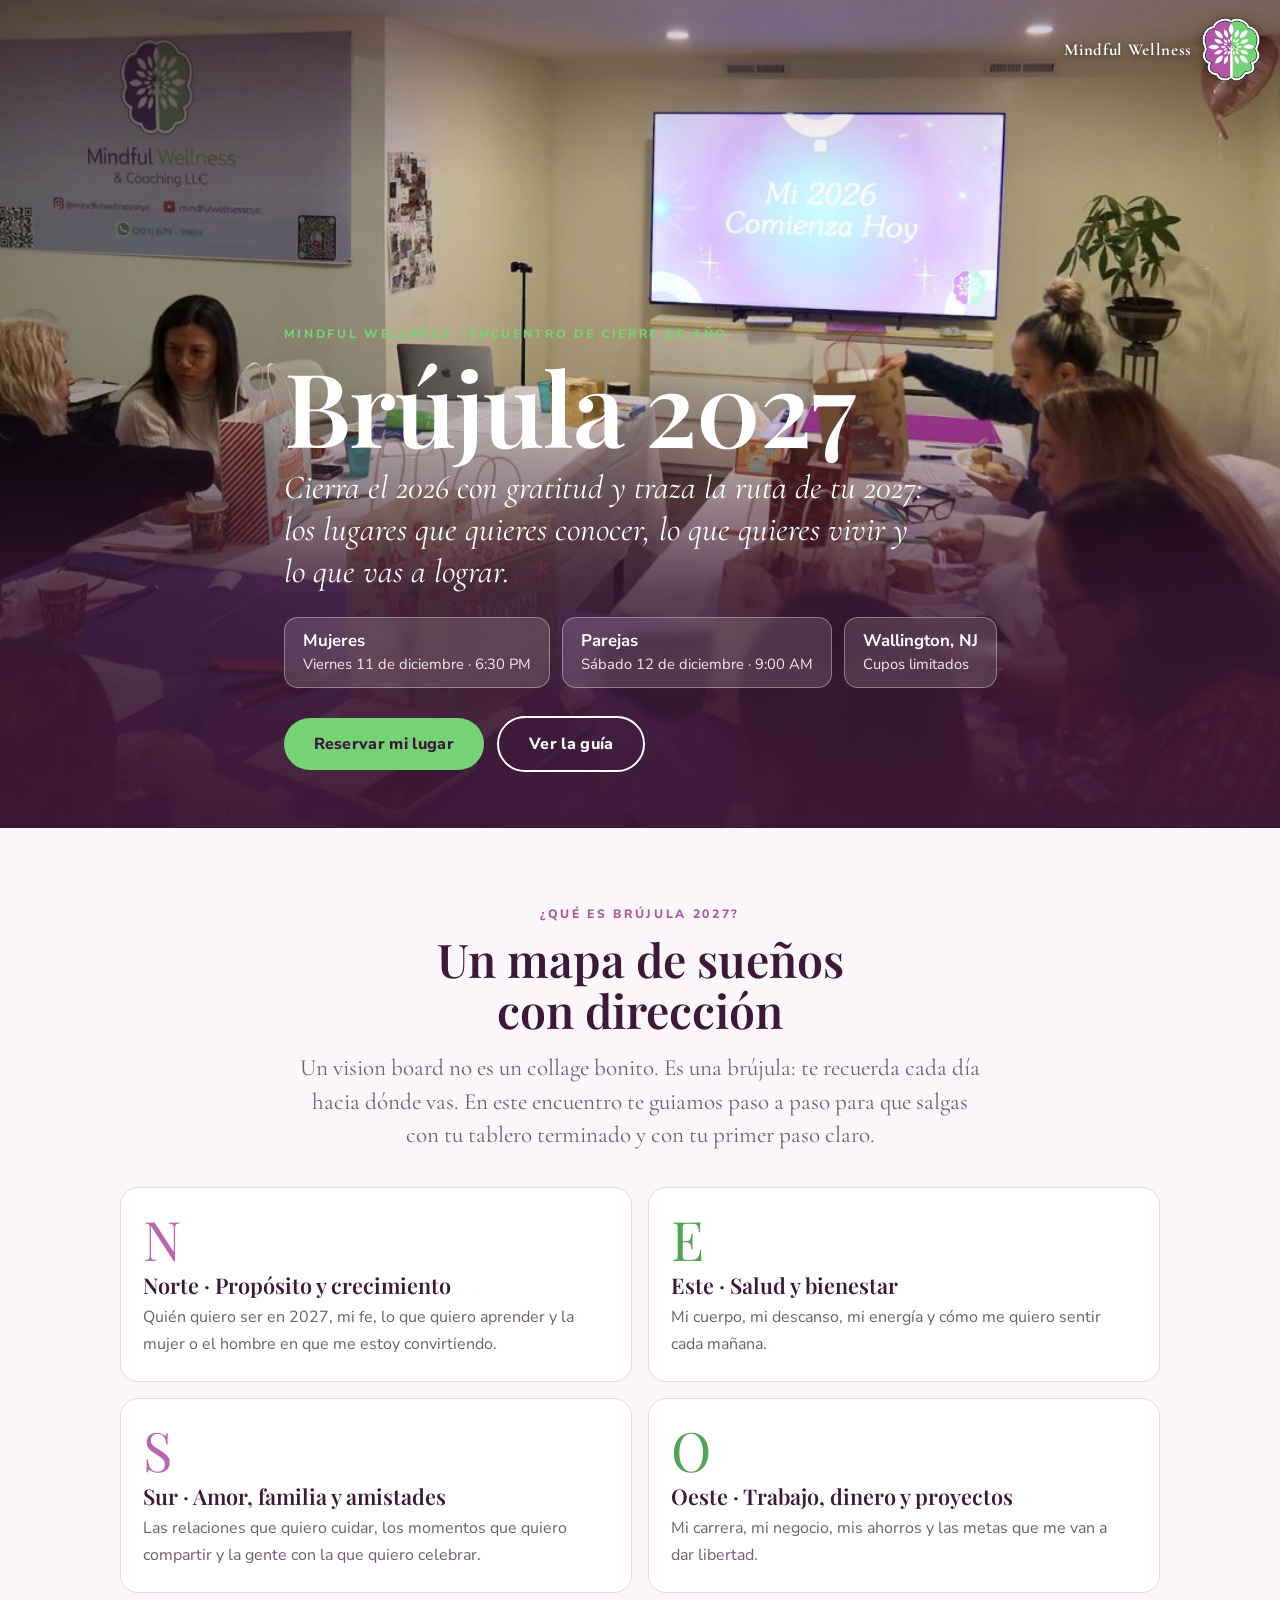
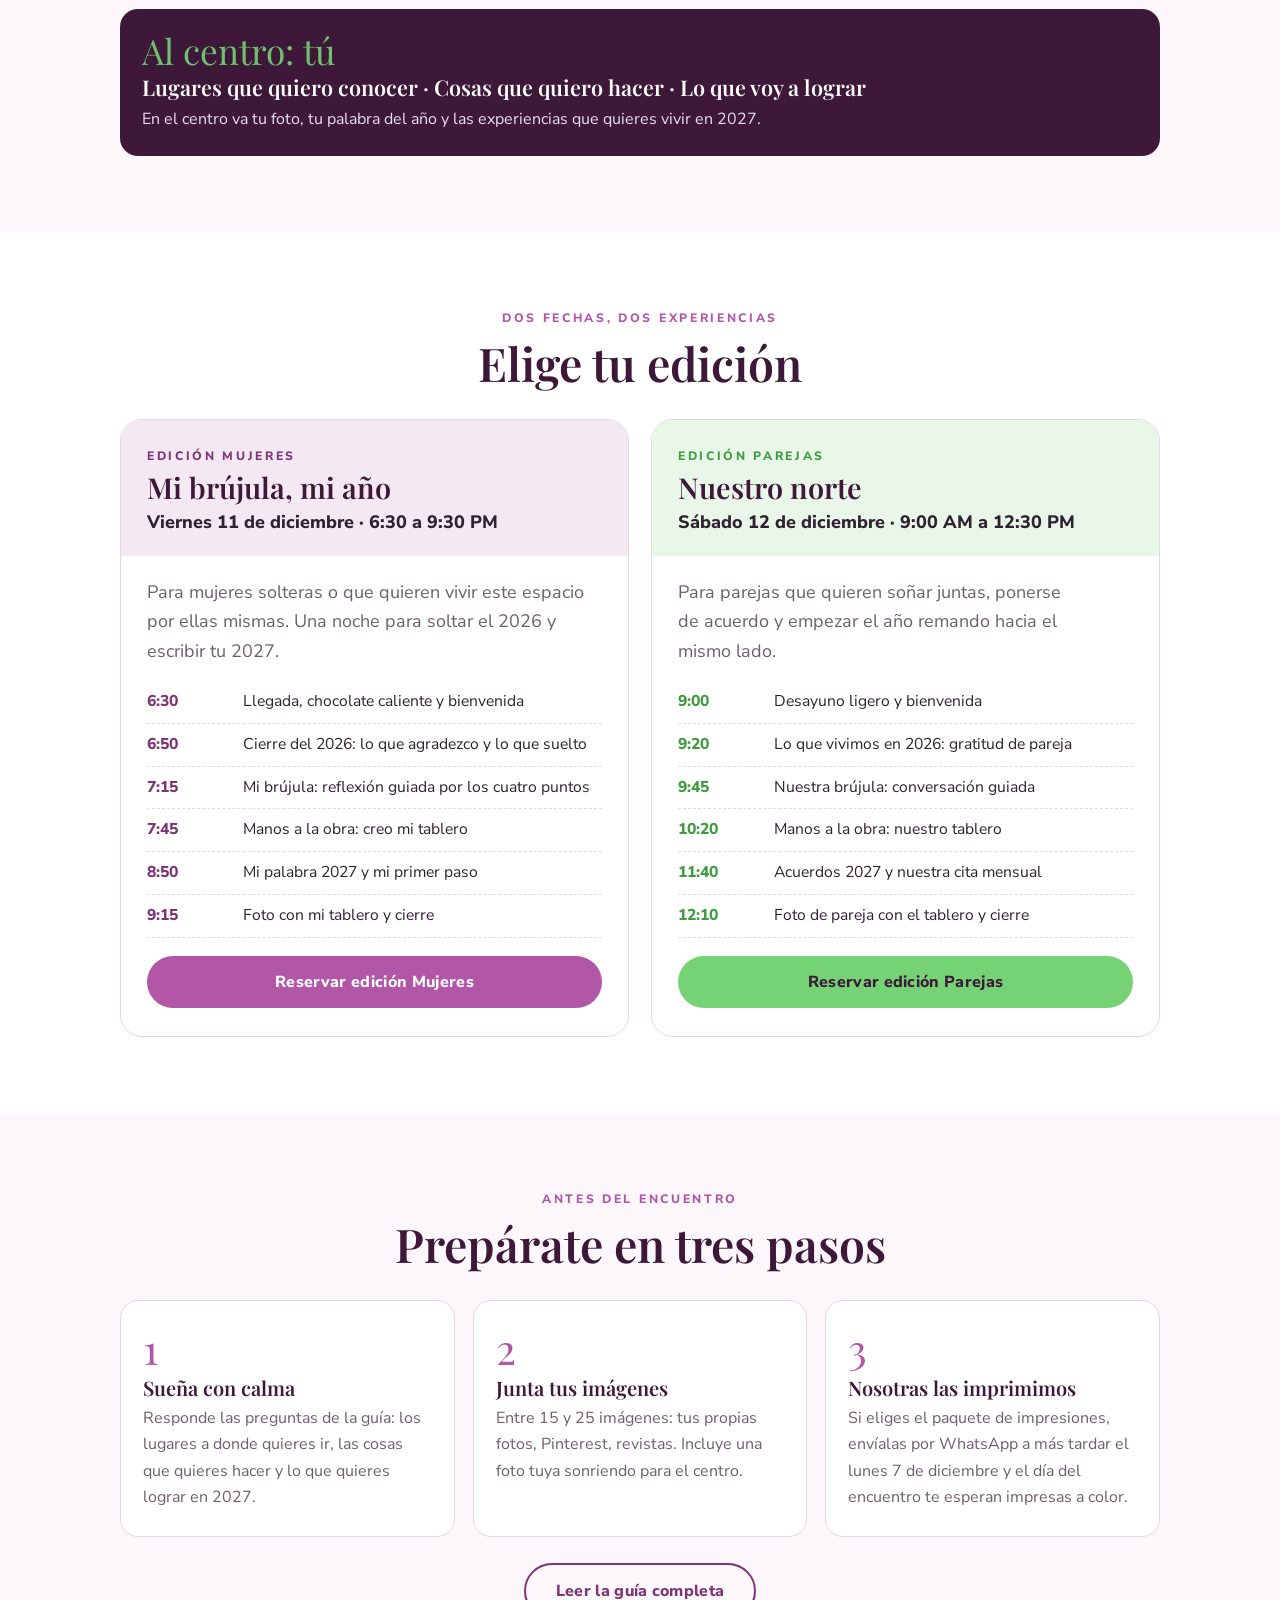
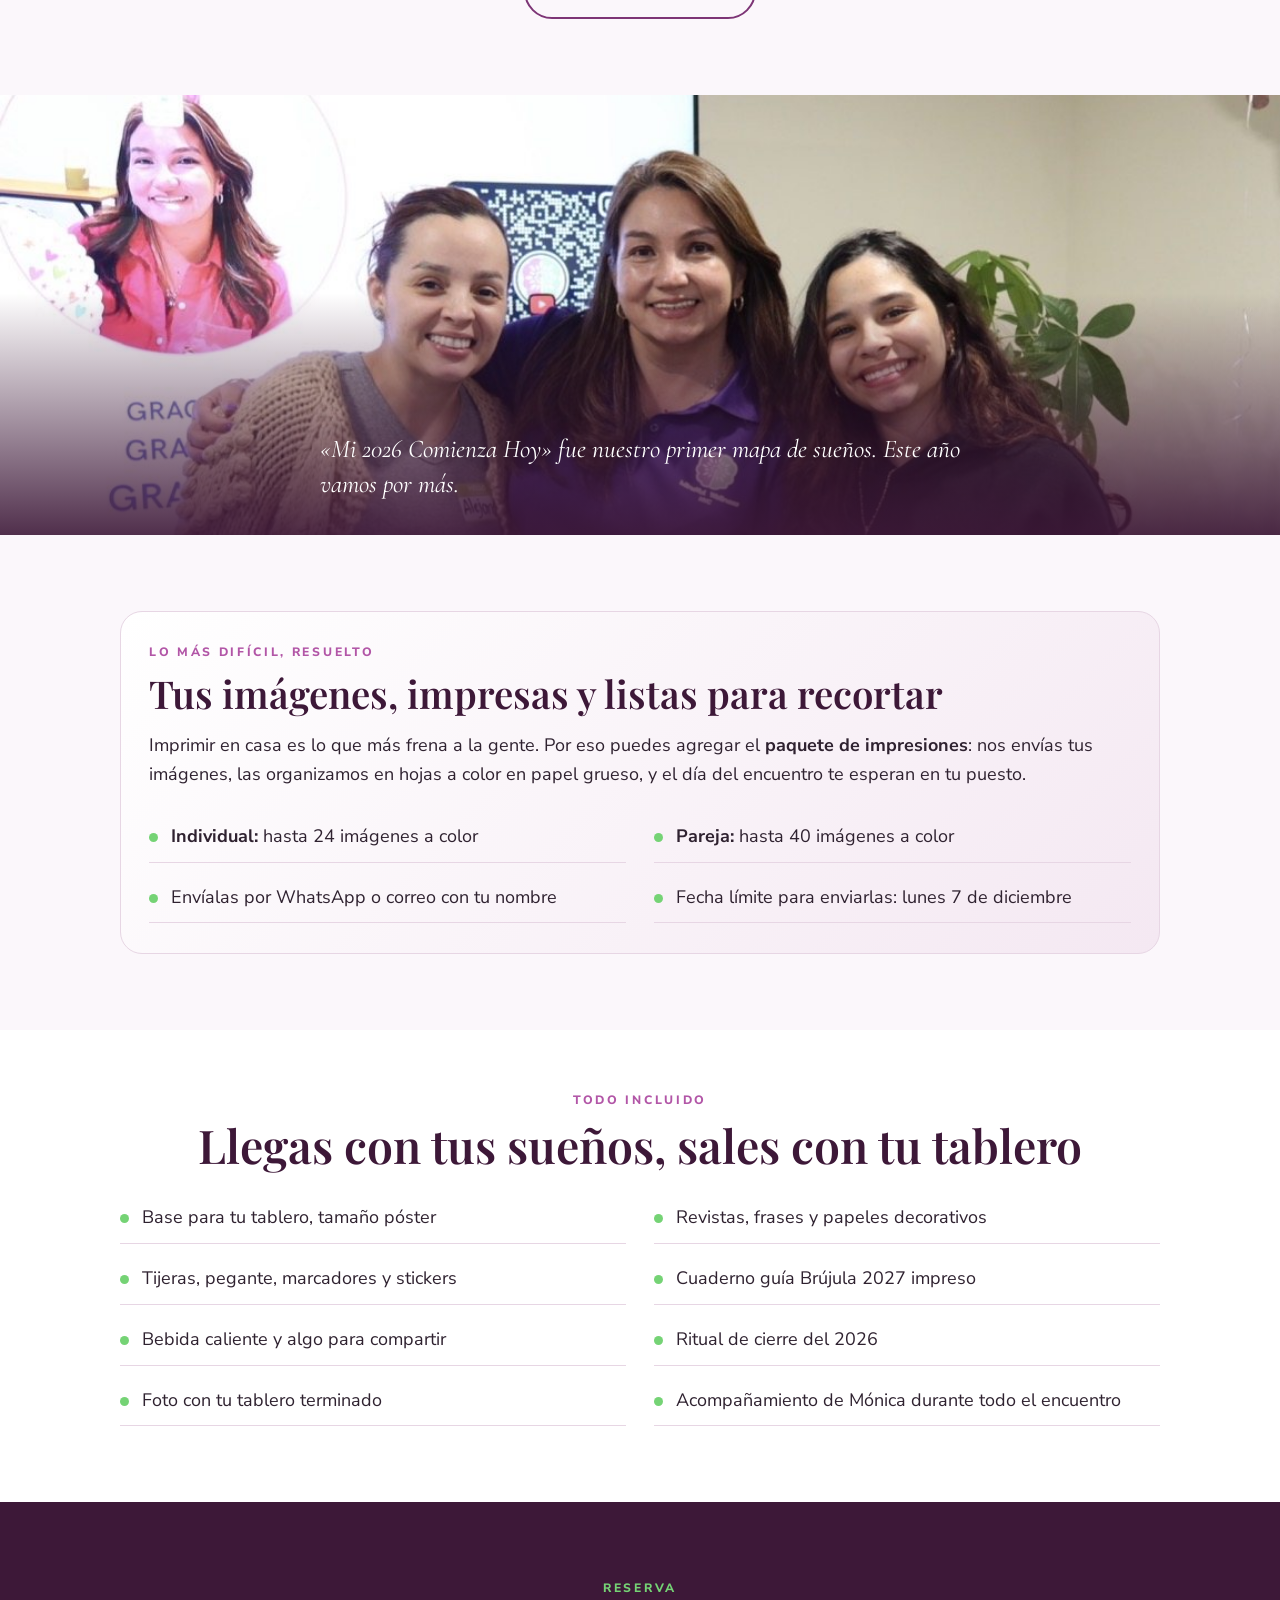
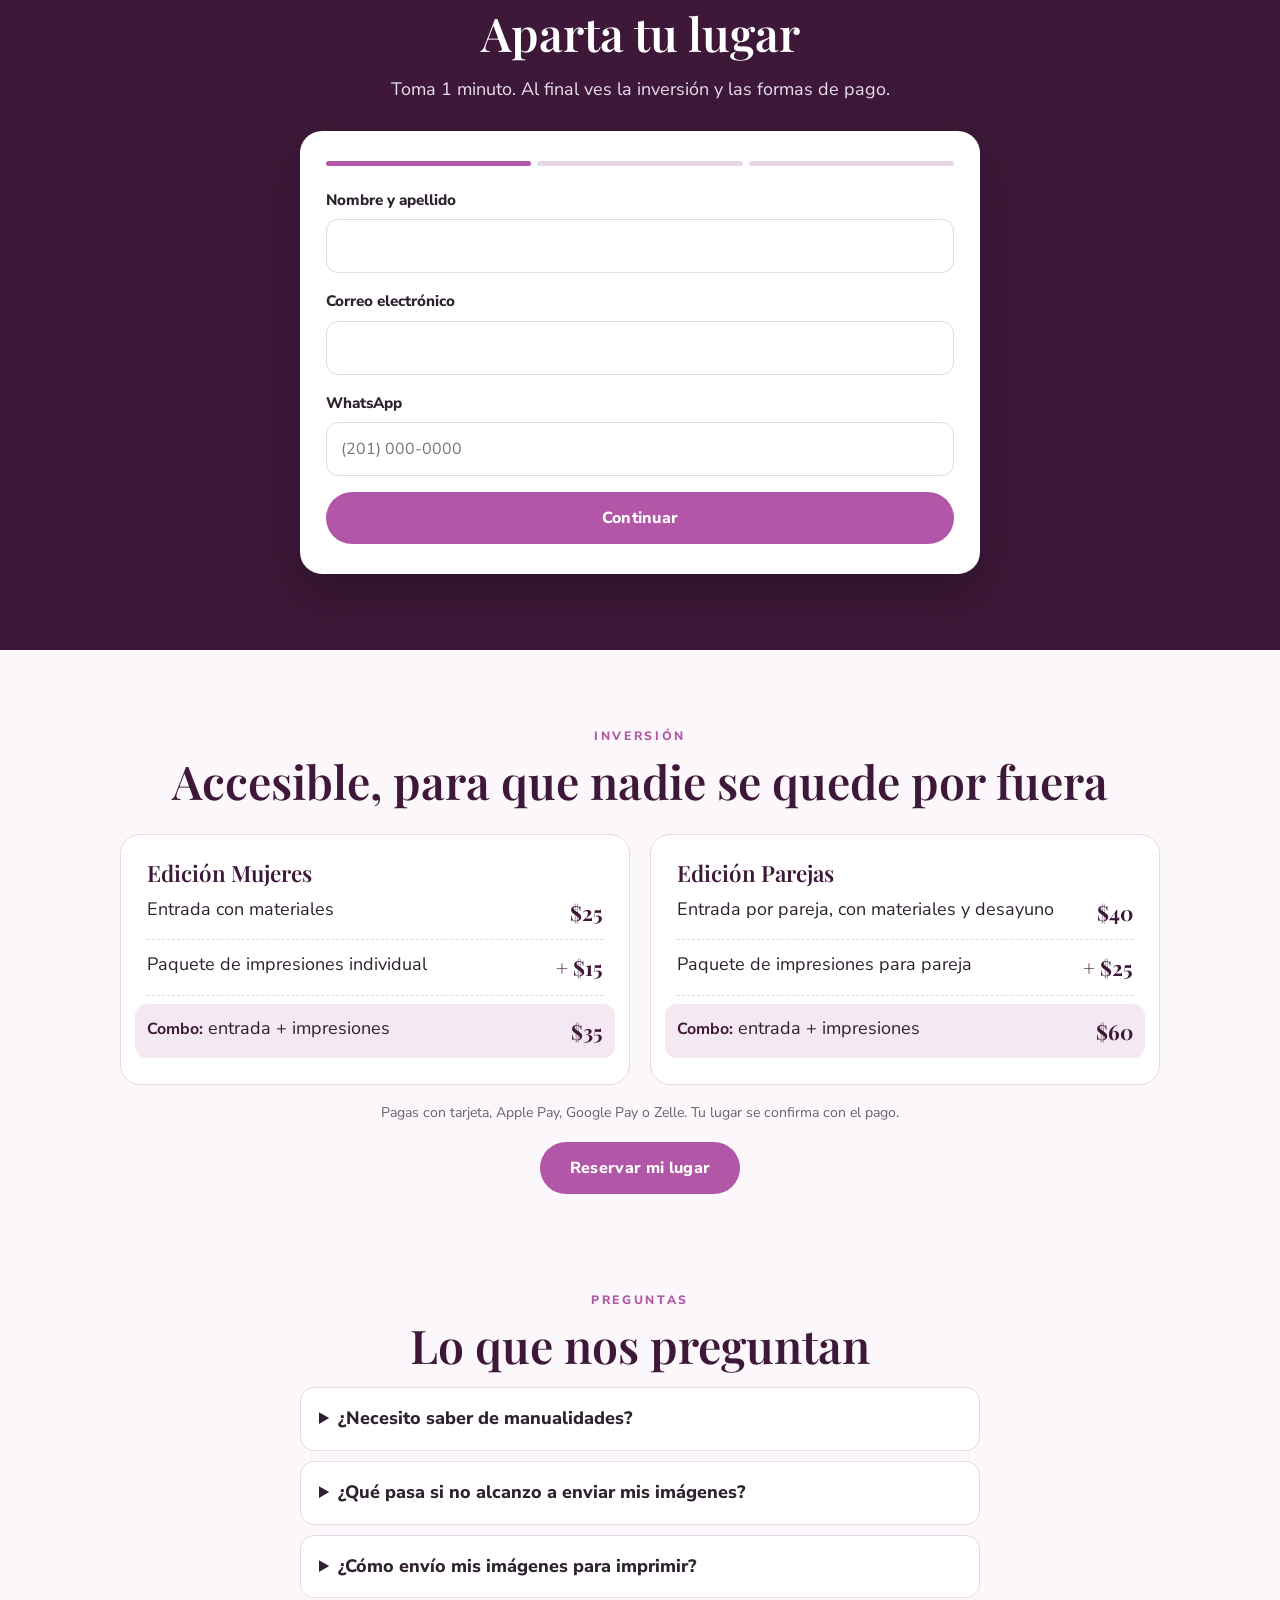
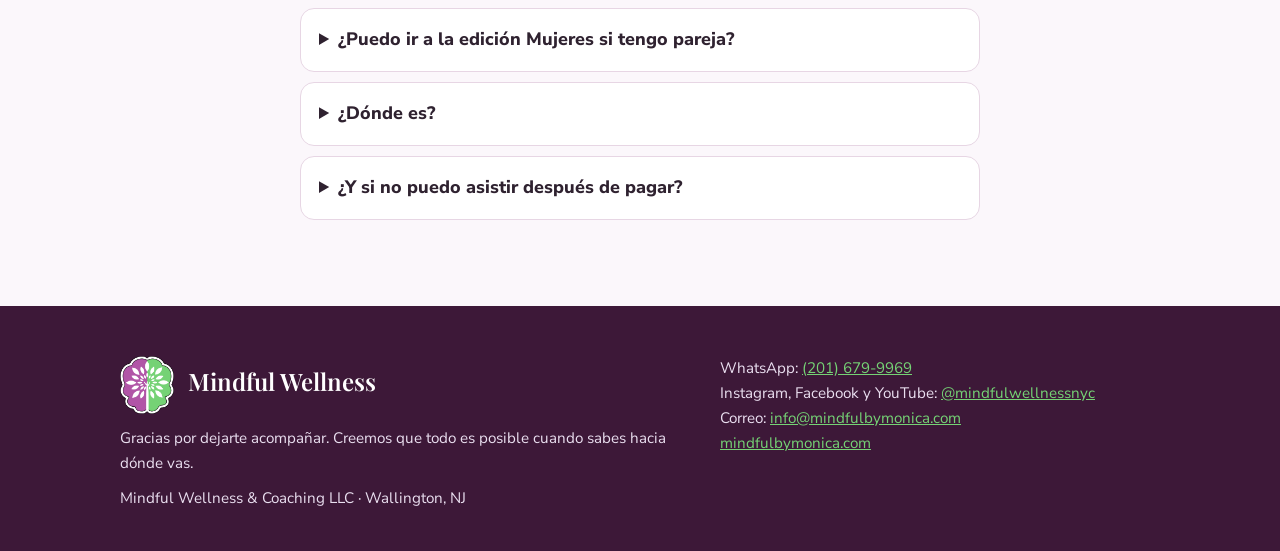
==== brujula/index.html @ 8cc8d907 "Brújula 2027: página de registro, guía para participantes y flyer (vista previa) Co-Authored-By: Cla" ====
<!DOCTYPE html>
<html lang="es">
<head>
<meta charset="UTF-8">
<meta name="viewport" content="width=device-width, initial-scale=1.0">
<meta name="theme-color" content="#3d1838">
<title>Brújula 2027 · Crea tu mapa de sueños · Mindful Wellness</title>
<meta name="description" content="Cierra el 2026 y traza tu ruta para el 2027. Encuentro para crear tu vision board: mujeres el viernes 11 de diciembre y parejas el sábado 12 de diciembre en Wallington, NJ.">
<meta property="og:title" content="Brújula 2027 · Crea tu mapa de sueños">
<meta property="og:description" content="Mujeres: vie 11 dic, 6:30 PM · Parejas: sáb 12 dic, 9:00 AM · Wallington, NJ. Cupos limitados.">
<meta property="og:image" content="https://www.mindfulbymonica.com/jardin-mentespoderosas/brujula/compartir.jpg">
<meta property="og:image:width" content="1080">
<meta property="og:image:height" content="1350">
<meta property="og:url" content="https://www.mindfulbymonica.com/jardin-mentespoderosas/brujula/">
<meta property="og:type" content="website">
<meta name="twitter:card" content="summary_large_image">
<link rel="icon" href="logo-icono.png">
<link rel="preconnect" href="https://fonts.googleapis.com">
<link href="https://fonts.googleapis.com/css2?family=Cormorant+Garamond:ital,wght@0,500;0,600;0,700;1,500&family=Nunito+Sans:wght@400;600;800&family=Playfair+Display:wght@500;600;700&display=swap" rel="stylesheet">
<link rel="stylesheet" href="estilo.css?v=1">
</head>
<body>

<a class="brand" href="https://www.mindfulbymonica.com/" aria-label="Mindful Wellness"><span>Mindful Wellness</span><img src="logo-icono.png" alt="Mindful Wellness"></a>

<header class="hero">
  <div class="wrap">
    <div class="eyebrow">Mindful Wellness · Encuentro de cierre de año</div>
    <h1>Brújula 2027</h1>
    <p class="tag">Cierra el 2026 con gratitud y traza la ruta de tu 2027: los lugares que quieres conocer, lo que quieres vivir y lo que vas a lograr.</p>
    <div class="dates">
      <div class="date"><b>Mujeres</b><small>Viernes 11 de diciembre · 6:30 PM</small></div>
      <div class="date"><b>Parejas</b><small>Sábado 12 de diciembre · 9:00 AM</small></div>
      <div class="date"><b>Wallington, NJ</b><small>Cupos limitados</small></div>
    </div>
    <a class="btn mint" href="#reservar">Reservar mi lugar</a>
    <a class="btn ghost" href="guia.html" style="margin-left:8px">Ver la guía</a>
  </div>
</header>

<section>
  <div class="narrow center">
    <div class="eyebrow">¿Qué es Brújula 2027?</div>
    <h2>Un mapa de sueños con dirección</h2>
    <p class="lead">Un vision board no es un collage bonito. Es una brújula: te recuerda cada día hacia dónde vas. En este encuentro te guiamos paso a paso para que salgas con tu tablero terminado y con tu primer paso claro.</p>
  </div>
  <div class="wrap">
    <div class="compass">
      <div class="pt"><div class="l">N</div><h3>Norte · Propósito y crecimiento</h3><p>Quién quiero ser en 2027, mi fe, lo que quiero aprender y la mujer o el hombre en que me estoy convirtiendo.</p></div>
      <div class="pt"><div class="l">E</div><h3>Este · Salud y bienestar</h3><p>Mi cuerpo, mi descanso, mi energía y cómo me quiero sentir cada mañana.</p></div>
      <div class="pt"><div class="l">S</div><h3>Sur · Amor, familia y amistades</h3><p>Las relaciones que quiero cuidar, los momentos que quiero compartir y la gente con la que quiero celebrar.</p></div>
      <div class="pt"><div class="l">O</div><h3>Oeste · Trabajo, dinero y proyectos</h3><p>Mi carrera, mi negocio, mis ahorros y las metas que me van a dar libertad.</p></div>
      <div class="pt centro"><div class="l">Al centro: tú</div><h3>Lugares que quiero conocer · Cosas que quiero hacer · Lo que voy a lograr</h3><p>En el centro va tu foto, tu palabra del año y las experiencias que quieres vivir en 2027.</p></div>
    </div>
  </div>
</section>

<section style="background:#fff">
  <div class="wrap">
    <div class="center"><div class="eyebrow">Dos fechas, dos experiencias</div><h2>Elige tu edición</h2></div>
    <div class="eds">
      <article class="ed">
        <header><div class="eyebrow">Edición Mujeres</div><h3>Mi brújula, mi año</h3><div class="when">Viernes 11 de diciembre · 6:30 a 9:30 PM</div></header>
        <div class="body">
          <p style="color:var(--muted);margin-bottom:8px">Para mujeres solteras o que quieren vivir este espacio por ellas mismas. Una noche para soltar el 2026 y escribir tu 2027.</p>
          <ol>
            <li><span>6:30</span>Llegada, chocolate caliente y bienvenida</li>
            <li><span>6:50</span>Cierre del 2026: lo que agradezco y lo que suelto</li>
            <li><span>7:15</span>Mi brújula: reflexión guiada por los cuatro puntos</li>
            <li><span>7:45</span>Manos a la obra: creo mi tablero</li>
            <li><span>8:50</span>Mi palabra 2027 y mi primer paso</li>
            <li><span>9:15</span>Foto con mi tablero y cierre</li>
          </ol>
          <a class="btn block" href="#reservar" data-ed="mujeres">Reservar edición Mujeres</a>
        </div>
      </article>
      <article class="ed parejas">
        <header><div class="eyebrow">Edición Parejas</div><h3>Nuestro norte</h3><div class="when">Sábado 12 de diciembre · 9:00 AM a 12:30 PM</div></header>
        <div class="body">
          <p style="color:var(--muted);margin-bottom:8px">Para parejas que quieren soñar juntas, ponerse de acuerdo y empezar el año remando hacia el mismo lado.</p>
          <ol>
            <li><span>9:00</span>Desayuno ligero y bienvenida</li>
            <li><span>9:20</span>Lo que vivimos en 2026: gratitud de pareja</li>
            <li><span>9:45</span>Nuestra brújula: conversación guiada</li>
            <li><span>10:20</span>Manos a la obra: nuestro tablero</li>
            <li><span>11:40</span>Acuerdos 2027 y nuestra cita mensual</li>
            <li><span>12:10</span>Foto de pareja con el tablero y cierre</li>
          </ol>
          <a class="btn block mint" href="#reservar" data-ed="parejas">Reservar edición Parejas</a>
        </div>
      </article>
    </div>
  </div>
</section>

<section>
  <div class="wrap">
    <div class="center"><div class="eyebrow">Antes del encuentro</div><h2>Prepárate en tres pasos</h2></div>
    <div class="steps">
      <div class="step"><h3>Sueña con calma</h3><p>Responde las preguntas de la guía: los lugares a donde quieres ir, las cosas que quieres hacer y lo que quieres lograr en 2027.</p></div>
      <div class="step"><h3>Junta tus imágenes</h3><p>Entre 15 y 25 imágenes: tus propias fotos, Pinterest, revistas. Incluye una foto tuya sonriendo para el centro.</p></div>
      <div class="step"><h3>Nosotras las imprimimos</h3><p>Si eliges el paquete de impresiones, envíalas por WhatsApp a más tardar el lunes 7 de diciembre y el día del encuentro te esperan impresas a color.</p></div>
    </div>
    <p class="center" style="margin-top:26px"><a class="btn ghost" href="guia.html">Leer la guía completa</a></p>
  </div>
</section>

<div class="photo-band">
  <div class="wrap"><p>«Mi 2026 Comienza Hoy» fue nuestro primer mapa de sueños. Este año vamos por más.</p></div>
</div>

<section>
  <div class="wrap">
    <div class="box print">
      <div class="eyebrow">Lo más difícil, resuelto</div>
      <h2 style="font-size:clamp(1.8rem,4vw,2.4rem)">Tus imágenes, impresas y listas para recortar</h2>
      <p>Imprimir en casa es lo que más frena a la gente. Por eso puedes agregar el <b>paquete de impresiones</b>: nos envías tus imágenes, las organizamos en hojas a color en papel grueso, y el día del encuentro te esperan en tu puesto.</p>
      <ul class="incl">
        <li><b>Individual:</b> hasta 24 imágenes a color</li>
        <li><b>Pareja:</b> hasta 40 imágenes a color</li>
        <li>Envíalas por WhatsApp o correo con tu nombre</li>
        <li>Fecha límite para enviarlas: lunes 7 de diciembre</li>
      </ul>
    </div>
  </div>
</section>

<section style="background:#fff;padding-top:60px">
  <div class="wrap">
    <div class="center"><div class="eyebrow">Todo incluido</div><h2>Llegas con tus sueños, sales con tu tablero</h2></div>
    <ul class="incl">
      <li>Base para tu tablero, tamaño póster</li>
      <li>Revistas, frases y papeles decorativos</li>
      <li>Tijeras, pegante, marcadores y stickers</li>
      <li>Cuaderno guía Brújula 2027 impreso</li>
      <li>Bebida caliente y algo para compartir</li>
      <li>Ritual de cierre del 2026</li>
      <li>Foto con tu tablero terminado</li>
      <li>Acompañamiento de Mónica durante todo el encuentro</li>
    </ul>
  </div>
</section>

<section id="reservar">
  <div class="narrow">
    <div class="center"><div class="eyebrow">Reserva</div><h2>Aparta tu lugar</h2><p style="color:#eadff0">Toma 1 minuto. Al final ves la inversión y las formas de pago.</p></div>
    <div class="form" id="form">
      <div class="bar"><i class="on"></i><i></i><i></i></div>

      <div data-step="1">
        <div class="f"><label for="nombre">Nombre y apellido</label><input type="text" id="nombre" autocomplete="name"><div class="err">Escribe tu nombre.</div></div>
        <div class="f"><label for="email">Correo electrónico</label><input type="email" id="email" autocomplete="email"><div class="err">Revisa tu correo.</div></div>
        <div class="f"><label for="whatsapp">WhatsApp</label><input type="tel" id="whatsapp" autocomplete="tel" placeholder="(201) 000-0000"><div class="err">Escribe tu WhatsApp.</div></div>
        <button class="btn block" type="button" data-next="1">Continuar</button>
      </div>

      <div data-step="2" hidden>
        <div class="f"><div class="lb">¿A qué edición vienes?</div>
          <div class="choices">
            <label class="choice"><input type="radio" name="edicion" value="mujeres"><span>Edición Mujeres<small>Viernes 11 de diciembre · 6:30 a 9:30 PM</small></span></label>
            <label class="choice"><input type="radio" name="edicion" value="parejas"><span>Edición Parejas<small>Sábado 12 de diciembre · 9:00 AM a 12:30 PM</small></span></label>
          </div><div class="err">Elige una edición.</div></div>
        <div class="f" id="f-pareja" hidden><label for="pareja">Nombre de tu pareja</label><input type="text" id="pareja"><div class="err">Escribe el nombre de tu pareja.</div></div>
        <div class="f"><div class="lb">¿Quieres el paquete de impresiones?</div>
          <div class="choices">
            <label class="choice"><input type="radio" name="impresiones" value="Sí"><span>Sí, imprímanmelas<small>Envío mis imágenes por WhatsApp antes del lunes 7 de diciembre</small></span></label>
            <label class="choice"><input type="radio" name="impresiones" value="No"><span>No, traigo mis imágenes impresas</span></label>
          </div><div class="err">Elige una opción.</div></div>
        <div class="f"><label for="alergias">¿Alguna alergia o restricción alimentaria? <span class="opt">(opcional)</span></label><input type="text" id="alergias"></div>
        <div class="f"><label for="como">¿Cómo te enteraste? <span class="opt">(opcional)</span></label>
          <select id="como"><option value="">Elige una opción</option><option>Instagram</option><option>Facebook</option><option>WhatsApp</option><option>Una amiga o familiar</option><option>Fui a otro encuentro de Mindful Wellness</option><option>Otro</option></select></div>
        <label class="choice" style="margin-bottom:16px"><input type="checkbox" id="fotos" checked><span>Autorizo que me tomen fotos y videos durante el encuentro para las redes de Mindful Wellness<small>Si prefieres no salir, desmárcalo y lo respetamos.</small></span></label>
        <button class="btn block" type="button" data-next="2">Ver mi inversión</button>
        <p class="fine center" style="margin-top:10px"><a href="#" data-back="1">Volver</a></p>
      </div>

      <div data-step="3" hidden>
        <h3 style="font-size:1.6rem">¡Ya casi, <span id="pnombre"></span>!</h3>
        <p class="fine">Guardamos tu reserva. Tu lugar queda confirmado cuando recibimos tu pago.</p>
        <div class="sum">
          <div id="sdetalle"></div>
          <div class="tot" id="stotal"></div>
        </div>
        <div class="pay">
          <a class="btn block" id="pstripe" href="#" target="_blank" rel="noopener" hidden>Pagar con tarjeta, Apple Pay o Google Pay</a>
          <div class="zelle"><img src="zelle-qr.jpg" alt="Código QR de Zelle de Mindful Wellness"><div><b>Pagar por Zelle</b><br>(201) 679-9969<br><span class="fine">Mindful Wellness &amp; Coaching LLC. En la nota escribe «Brújula» y tu nombre.</span></div></div>
          <a class="btn block mint" id="pwa" href="#" target="_blank" rel="noopener">Enviar mi comprobante por WhatsApp</a>
        </div>
        <p class="fine" style="margin-top:14px">Te llegará un correo con la confirmación. La dirección exacta y la guía te llegan por WhatsApp.</p>
      </div>
    </div>
  </div>
</section>

<section id="inversion">
  <div class="wrap">
    <div class="center"><div class="eyebrow">Inversión</div><h2>Accesible, para que nadie se quede por fuera</h2></div>
    <div class="prices">
      <div class="price"><h3>Edición Mujeres</h3>
        <div class="row"><span>Entrada con materiales</span><b>$25</b></div>
        <div class="row"><span>Paquete de impresiones individual</span><b>+ $15</b></div>
        <div class="row best"><span><b style="font-family:inherit;font-size:1rem">Combo:</b> entrada + impresiones</span><b>$35</b></div>
      </div>
      <div class="price"><h3>Edición Parejas</h3>
        <div class="row"><span>Entrada por pareja, con materiales y desayuno</span><b>$40</b></div>
        <div class="row"><span>Paquete de impresiones para pareja</span><b>+ $25</b></div>
        <div class="row best"><span><b style="font-family:inherit;font-size:1rem">Combo:</b> entrada + impresiones</span><b>$60</b></div>
      </div>
    </div>
    <p class="center fine" style="margin-top:16px">Pagas con tarjeta, Apple Pay, Google Pay o Zelle. Tu lugar se confirma con el pago.</p>
    <p class="center" style="margin-top:18px"><a class="btn" href="#reservar">Reservar mi lugar</a></p>
  </div>
</section>

<section style="padding-top:20px">
  <div class="narrow">
    <div class="center"><div class="eyebrow">Preguntas</div><h2>Lo que nos preguntan</h2></div>
    <details><summary>¿Necesito saber de manualidades?</summary><p>No. Te guiamos paso a paso y todos los materiales están listos en tu puesto.</p></details>
    <details><summary>¿Qué pasa si no alcanzo a enviar mis imágenes?</summary><p>Igual puedes venir. Tendremos revistas y frases para que armes tu tablero ese día. Las impresiones de último minuto no las podemos garantizar.</p></details>
    <details><summary>¿Cómo envío mis imágenes para imprimir?</summary><p>Por WhatsApp al (201) 679-9969 o por correo a info@mindfulbymonica.com, con tu nombre y la edición. Fecha límite: lunes 7 de diciembre. Los detalles están en la guía.</p></details>
    <details><summary>¿Puedo ir a la edición Mujeres si tengo pareja?</summary><p>Claro. La edición Mujeres es para toda mujer que quiere vivir este espacio por ella misma.</p></details>
    <details><summary>¿Dónde es?</summary><p>En Wallington, New Jersey. La dirección exacta te llega por WhatsApp cuando confirmas tu lugar.</p></details>
    <details><summary>¿Y si no puedo asistir después de pagar?</summary><p>Avísanos por WhatsApp antes del lunes 7 de diciembre y pasamos tu lugar a la otra fecha o a una persona que tú elijas.</p></details>
  </div>
</section>

<footer>
  <div class="wrap foot">
    <div>
      <div class="mark"><img src="logo-icono.png" alt=""><h3>Mindful Wellness</h3></div>
      <p>Gracias por dejarte acompañar. Creemos que todo es posible cuando sabes hacia dónde vas.</p>
      <p style="margin-top:10px">Mindful Wellness &amp; Coaching LLC · Wallington, NJ</p>
    </div>
    <div>
      <p>WhatsApp: <a href="https://wa.me/12016799969" target="_blank" rel="noopener">(201) 679-9969</a></p>
      <p>Instagram, Facebook y YouTube: <a href="https://www.instagram.com/mindfulwellnessnyc/" target="_blank" rel="noopener">@mindfulwellnessnyc</a></p>
      <p>Correo: <a href="mailto:info@mindfulbymonica.com">info@mindfulbymonica.com</a></p>
      <p><a href="https://www.mindfulbymonica.com/">mindfulbymonica.com</a></p>
    </div>
  </div>
</footer>

<script>
/* ===== Brújula 2027 · registro =====
   Las respuestas van a la hoja "Solicitudes Mindful Wellness (web)" (pestañas Todas y brujula-2027)
   y llegan por correo a Mónica. Los enlaces de Stripe se pegan aquí cuando Mónica los apruebe. */
var BR = {
  ENDPOINT: "https://script.google.com/macros/s/AKfycbz141S5kd1EB4TkI7P4qvKiPAe9HOtjvEEaZGB6x2QLbV8DkBKsr475rgEBuXXHPBz-HQ/exec",
  WA: "12016799969",
  PRECIOS: { mujeres: {entrada:25, combo:35}, parejas: {entrada:40, combo:60} },
  STRIPE: { mujeres_entrada:"", mujeres_combo:"", parejas_entrada:"", parejas_combo:"" },
  NOMBRE: { mujeres:"Edición Mujeres · viernes 11 de diciembre, 6:30 PM", parejas:"Edición Parejas · sábado 12 de diciembre, 9:00 AM" }
};
(function(){
  var $=function(s,r){return (r||document).querySelector(s)}, $$=function(s,r){return [].slice.call((r||document).querySelectorAll(s))};
  var form=$('#form'), bars=$$('.bar i',form), data={};
  var lead='BR-'+Date.now().toString(36).toUpperCase()+'-'+Math.random().toString(36).slice(2,5).toUpperCase();
  function send(p){
    if(!BR.ENDPOINT) return;
    var b=new URLSearchParams(); Object.keys(p).forEach(function(k){ if(p[k]!=null) b.append(k,p[k]); });
    fetch(BR.ENDPOINT,{method:'POST',mode:'no-cors',body:b,keepalive:true}).catch(function(){});
  }
  function base(){ return {lead_id:lead, formulario:'brujula-2027', programa:'Brújula 2027', idioma_web:'ES', pagina:location.href.split('#')[0], origen:(new URLSearchParams(location.search)).get('utm_source')||''}; }
  function show(n){ $$('[data-step]',form).forEach(function(s){ s.hidden = s.dataset.step!=n; }); bars.forEach(function(b,i){ b.classList.toggle('on', i<n); }); form.scrollIntoView({behavior:'smooth',block:'start'}); }
  function bad(id,cond){ var w=$(id).closest('.f'); w.classList.toggle('bad',cond); return cond; }
  function radio(n){ var x=$('input[name='+n+']:checked'); return x?x.value:''; }

  $$('[data-ed]').forEach(function(a){ a.addEventListener('click',function(){ var r=$('input[name=edicion][value='+a.dataset.ed+']'); if(r){ r.checked=true; toggleP(); } }); });
  function toggleP(){ $('#f-pareja').hidden = radio('edicion')!=='parejas'; }
  $$('input[name=edicion]').forEach(function(r){ r.addEventListener('change',toggleP); });

  $('[data-next="1"]').addEventListener('click',function(){
    var n=$('#nombre').value.trim(), e=$('#email').value.trim(), w=$('#whatsapp').value.trim();
    var x = bad('#nombre',!n) | bad('#email',!/^[^@\s]+@[^@\s]+\.[^@\s]+$/.test(e)) | bad('#whatsapp',w.replace(/\D/g,'').length<10);
    if(x) return;
    data={nombre:n,email:e,whatsapp:w};
    send(Object.assign({estado:'contacto'},base(),data));
    show(2);
  });
  $('[data-back="1"]').addEventListener('click',function(ev){ ev.preventDefault(); show(1); });

  $('[data-next="2"]').addEventListener('click',function(){
    var ed=radio('edicion'), imp=radio('impresiones');
    var x = bad('input[name=edicion]',!ed) | bad('input[name=impresiones]',!imp);
    if(ed==='parejas') x |= bad('#pareja',!$('#pareja').value.trim());
    if(x) return;
    var combo = imp==='Sí', total = BR.PRECIOS[ed][combo?'combo':'entrada'];
    Object.assign(data,{
      edicion: ed==='mujeres'?'Mujeres (vie 11 dic)':'Parejas (sáb 12 dic)',
      programa: 'Brújula 2027 · '+(ed==='mujeres'?'Mujeres':'Parejas'),
      pareja: ed==='parejas'?$('#pareja').value.trim():'',
      impresiones: imp, total: '$'+total,
      alergias: $('#alergias').value.trim(), como_supo: $('#como').value,
      fotos: $('#fotos').checked?'Sí':'No', pago:'Pendiente'
    });
    send(Object.assign({},base(),data,{estado:'completo'}));
    $('#pnombre').textContent = data.nombre.split(' ')[0];
    $('#sdetalle').innerHTML = BR.NOMBRE[ed] + '<br>' + (combo?'Entrada + paquete de impresiones':'Entrada con materiales') + (data.pareja?'<br>Con '+data.pareja.replace(/[<>&]/g,''):'');
    $('#stotal').textContent = 'Total: $'+total;
    var st = BR.STRIPE[ed+'_'+(combo?'combo':'entrada')], ps=$('#pstripe');
    if(st){ var u=new URL(st); u.searchParams.set('prefilled_email',data.email); u.searchParams.set('client_reference_id',lead); ps.href=u.toString(); ps.hidden=false; } else ps.hidden=true;
    var msg='¡Hola Mónica! Reservé mi lugar en Brújula 2027.\n• '+BR.NOMBRE[ed]+'\n• '+(combo?'Con paquete de impresiones':'Sin impresiones')+'\n• Total: $'+total+'\n• Nombre: '+data.nombre+(data.pareja?' y '+data.pareja:'')+'\nTe envío mi comprobante de pago.';
    $('#pwa').href='https://wa.me/'+BR.WA+'?text='+encodeURIComponent(msg);
    show(3);
  });
})();
</script>
</body>
</html>
---- brujula/estilo.css ----
:root{
  --lav:#b256a7; --lav-d:#7d3576; --plum:#3d1838; --mint:#75d375; --mint-d:#3f9b3f;
  --cream:#fbf7fb; --blush:#f4e8f2; --ink:#2f2230; --muted:#6f5f6d; --line:#e7d6e4; --gold:#c9a45c;
}
*{box-sizing:border-box;margin:0;padding:0}
html{scroll-behavior:smooth}
body{font-family:'Nunito Sans',system-ui,sans-serif;background:var(--cream);color:var(--ink);font-size:18px;line-height:1.65;overflow-x:hidden}
[hidden]{display:none!important}
img{max-width:100%;display:block}
h1,h2,h3{font-family:'Playfair Display',Georgia,serif;font-weight:600;line-height:1.1;color:var(--plum);text-wrap:balance}
p{text-wrap:pretty}
a{color:var(--lav-d)}
.wrap{max-width:1080px;margin:0 auto;padding:0 20px}
.narrow{max-width:720px;margin:0 auto;padding:0 20px}
.center{text-align:center}
.eyebrow{font-size:.76rem;font-weight:800;letter-spacing:.22em;text-transform:uppercase;color:var(--lav)}
.serif{font-family:'Cormorant Garamond',Georgia,serif}
.lead{font-family:'Cormorant Garamond',Georgia,serif;font-size:1.45rem;line-height:1.45;color:var(--muted)}
section{padding:76px 0}
section h2{font-size:clamp(2rem,4.6vw,2.9rem);margin:10px 0 16px}

/* logo arriba a la derecha */
.brand{position:absolute;top:18px;right:20px;z-index:5;display:flex;align-items:center;gap:10px;text-decoration:none}
.brand img{width:58px;height:auto;filter:drop-shadow(0 2px 6px rgba(0,0,0,.35))}
.brand span{font-family:'Cormorant Garamond',serif;font-weight:700;font-size:1.05rem;color:#fff;letter-spacing:.04em;text-shadow:0 1px 6px rgba(0,0,0,.5)}
.page-head{position:relative;background:var(--plum);color:#fff;padding:96px 0 44px}
.page-head h1{color:#fff;font-size:clamp(2.2rem,6vw,3.6rem)}
.page-head .eyebrow{color:var(--mint)}

/* hero con foto de fondo: el degradado solo cubre la parte baja para que se vean las mujeres */
.hero{position:relative;min-height:92vh;display:flex;align-items:flex-end;color:#fff;
  background:var(--plum) url('mapa-suenos-1.jpg') center 30%/cover no-repeat}
.hero::after{content:"";position:absolute;inset:0;
  background:linear-gradient(180deg,rgba(61,24,56,.25) 0%,rgba(61,24,56,0) 22%,rgba(61,24,56,0) 46%,rgba(61,24,56,.78) 72%,rgba(61,24,56,.95) 100%)}
.hero .wrap{position:relative;z-index:2;padding-top:120px;padding-bottom:56px}
.hero .eyebrow{color:var(--mint)}
.hero h1{color:#fff;font-size:clamp(3.2rem,10vw,6.4rem);letter-spacing:-.01em;margin:6px 0 4px}
.hero .tag{font-family:'Cormorant Garamond',serif;font-style:italic;font-size:clamp(1.5rem,3.6vw,2.1rem);line-height:1.25;max-width:640px}
.dates{display:flex;flex-wrap:wrap;gap:12px;margin:24px 0 28px}
.date{background:rgba(255,255,255,.14);border:1px solid rgba(255,255,255,.35);backdrop-filter:blur(4px);border-radius:14px;padding:12px 18px;line-height:1.3}
.date b{display:block;font-size:1.05rem}
.date small{opacity:.9;font-size:.92rem}

.btn{display:inline-block;background:var(--lav);color:#fff;border:0;border-radius:999px;padding:15px 30px;font:800 1rem 'Nunito Sans',sans-serif;letter-spacing:.02em;text-decoration:none;cursor:pointer;transition:transform .15s,background .15s}
.btn:hover{background:var(--lav-d);transform:translateY(-1px)}
.btn.mint{background:var(--mint);color:var(--plum)}
.btn.mint:hover{background:#62c262}
.btn.ghost{background:transparent;border:2px solid currentColor;color:var(--lav-d)}
.btn.block{display:block;width:100%;text-align:center}
.hero .btn.ghost{color:#fff}

/* brújula: 4 puntos */
.compass{display:grid;grid-template-columns:repeat(2,1fr);gap:16px;margin-top:34px}
.pt{background:#fff;border:1px solid var(--line);border-radius:18px;padding:24px 22px;position:relative;overflow:hidden}
.pt .l{font-family:'Playfair Display',serif;font-size:3.4rem;line-height:1;color:var(--lav);opacity:.9}
.pt:nth-child(even) .l{color:var(--mint-d)}
.pt h3{font-size:1.35rem;margin:8px 0 6px}
.pt p{color:var(--muted);font-size:1rem}
.centro{grid-column:1/-1;background:var(--plum);color:#fff;border:0}
.centro h3{color:#fff}.centro p{color:#eadff0}.centro .l{color:var(--mint);font-size:2.2rem}

/* ediciones */
.eds{display:grid;grid-template-columns:1fr 1fr;gap:22px;margin-top:30px}
.ed{background:#fff;border-radius:22px;border:1px solid var(--line);overflow:hidden;display:flex;flex-direction:column}
.ed header{padding:26px 26px 18px;background:var(--blush)}
.ed.parejas header{background:#e9f7e9}
.ed header .eyebrow{color:var(--lav-d)}
.ed.parejas header .eyebrow{color:var(--mint-d)}
.ed h3{font-size:1.8rem;margin:6px 0 4px}
.ed .when{font-weight:800;color:var(--ink)}
.ed .body{padding:22px 26px 28px;flex:1;display:flex;flex-direction:column}
.ed ol{list-style:none;margin:6px 0 18px}
.ed li{display:grid;grid-template-columns:86px 1fr;gap:10px;padding:8px 0;border-bottom:1px dashed var(--line);font-size:.98rem}
.ed li span{font-weight:800;color:var(--lav-d)}
.ed.parejas li span{color:var(--mint-d)}
.ed .btn{margin-top:auto}

/* pasos */
.steps{counter-reset:s;display:grid;grid-template-columns:repeat(3,1fr);gap:18px;margin-top:30px}
.step{background:#fff;border-radius:18px;border:1px solid var(--line);padding:26px 22px}
.step::before{counter-increment:s;content:counter(s);display:block;font-family:'Playfair Display',serif;font-size:2.6rem;color:var(--lav);line-height:1;margin-bottom:8px}
.step h3{font-size:1.25rem;margin-bottom:6px}
.step p{color:var(--muted);font-size:1rem}

/* banda con foto */
.photo-band{position:relative;min-height:440px;display:flex;align-items:flex-end;color:#fff;background:var(--plum) url('mapa-suenos-2.jpg') center 25%/cover no-repeat}
.photo-band::after{content:"";position:absolute;inset:0;background:linear-gradient(180deg,rgba(61,24,56,0) 45%,rgba(61,24,56,.9) 100%)}
.photo-band .wrap{position:relative;z-index:2;padding:0 20px 34px}
.photo-band p{font-family:'Cormorant Garamond',serif;font-style:italic;font-size:1.6rem;max-width:640px;line-height:1.35}

.incl{display:grid;grid-template-columns:1fr 1fr;gap:10px 28px;margin-top:22px;list-style:none}
.incl li{padding:10px 0 10px 22px;border-bottom:1px solid var(--line);position:relative}
.incl li::before{content:"";position:absolute;left:0;top:21px;width:9px;height:9px;border-radius:50%;background:var(--mint)}

.box{background:#fff;border:1px solid var(--line);border-radius:22px;padding:30px 28px}
.print{background:linear-gradient(135deg,#fff 0%,var(--blush) 100%)}

/* formulario */
#reservar{background:var(--plum);color:#fff}
#reservar h2{color:#fff}
#reservar .eyebrow{color:var(--mint)}
.form{background:#fff;color:var(--ink);border-radius:22px;padding:30px 26px;margin-top:26px;box-shadow:0 20px 50px rgba(0,0,0,.25)}
.bar{display:flex;gap:6px;margin-bottom:22px}.bar i{flex:1;height:5px;border-radius:5px;background:var(--line)}.bar i.on{background:var(--lav)}
.f{margin-bottom:16px}
.f label,.f .lb{display:block;font-weight:800;font-size:.95rem;margin-bottom:6px}
.f input[type=text],.f input[type=email],.f input[type=tel],.f textarea,.f select{width:100%;border:1.5px solid var(--line);border-radius:12px;padding:13px 14px;font:inherit;font-size:1rem;background:#fff;color:var(--ink)}
.f input:focus,.f textarea:focus,.f select:focus{outline:none;border-color:var(--lav)}
.f .opt{font-weight:400;color:var(--muted)}
.choices{display:grid;gap:10px}
.choice{display:flex;gap:12px;align-items:flex-start;border:1.5px solid var(--line);border-radius:14px;padding:14px;cursor:pointer;font-weight:600}
.choice input{margin-top:5px;accent-color:var(--lav)}
.choice small{display:block;font-weight:400;color:var(--muted)}
.choice:has(input:checked){border-color:var(--lav);background:var(--blush)}
.err{color:#b3261e;font-size:.9rem;margin-top:4px;display:none}
.f.bad .err{display:block}.f.bad input,.f.bad select{border-color:#b3261e}
.fine{font-size:.88rem;color:var(--muted)}
.sum{background:var(--blush);border-radius:16px;padding:18px 20px;margin:16px 0}
.sum .tot{font-family:'Playfair Display',serif;font-size:2rem;color:var(--plum)}
.pay{display:grid;gap:12px;margin-top:10px}
.zelle{display:flex;gap:16px;align-items:center;border:1.5px dashed var(--line);border-radius:14px;padding:14px}
.zelle img{width:110px;border-radius:8px}

/* inversión */
.prices{display:grid;grid-template-columns:1fr 1fr;gap:20px;margin-top:26px}
.price{background:#fff;border:1px solid var(--line);border-radius:20px;padding:26px}
.price h3{font-size:1.4rem}
.price .row{display:flex;justify-content:space-between;gap:12px;padding:10px 0;border-bottom:1px dashed var(--line)}
.price .row b{font-family:'Playfair Display',serif;font-size:1.3rem;color:var(--plum);white-space:nowrap}
.price .best{background:var(--blush);margin:8px -12px 0;padding:10px 12px;border-radius:12px;border:0}

details{background:#fff;border:1px solid var(--line);border-radius:14px;padding:16px 18px;margin-bottom:10px}
summary{font-weight:800;cursor:pointer}
details p{margin-top:8px;color:var(--muted)}

footer{background:var(--plum);color:#eadff0;padding:50px 0 40px;font-size:.95rem}
footer h3{color:#fff;font-size:1.5rem;margin-bottom:8px}
footer a{color:var(--mint)}
.foot{display:grid;grid-template-columns:1.3fr 1fr;gap:28px;align-items:start}
.foot .mark{display:flex;gap:14px;align-items:center;margin-bottom:12px}
.foot .mark img{width:54px}

/* guía */
.guide h2{font-size:clamp(1.7rem,4vw,2.3rem);margin:38px 0 10px}
.guide h3{font-size:1.25rem;margin:22px 0 6px}
.guide p,.guide li{color:#3e3140}
.guide ul,.guide ol{margin:8px 0 8px 22px}
.guide li{margin:6px 0}
.q{background:#fff;border-left:4px solid var(--lav);border-radius:0 14px 14px 0;padding:14px 18px;margin:12px 0}
.q.m{border-color:var(--mint-d)}
.note{background:#e9f7e9;border-radius:14px;padding:16px 18px;margin:14px 0}

@media (max-width:760px){
  section{padding:58px 0}
  .compass,.eds,.steps,.prices,.incl,.foot{grid-template-columns:1fr}
  .hero{min-height:88vh;background-position:38% 30%}
  .brand span{display:none}
  .ed li{grid-template-columns:74px 1fr}
}
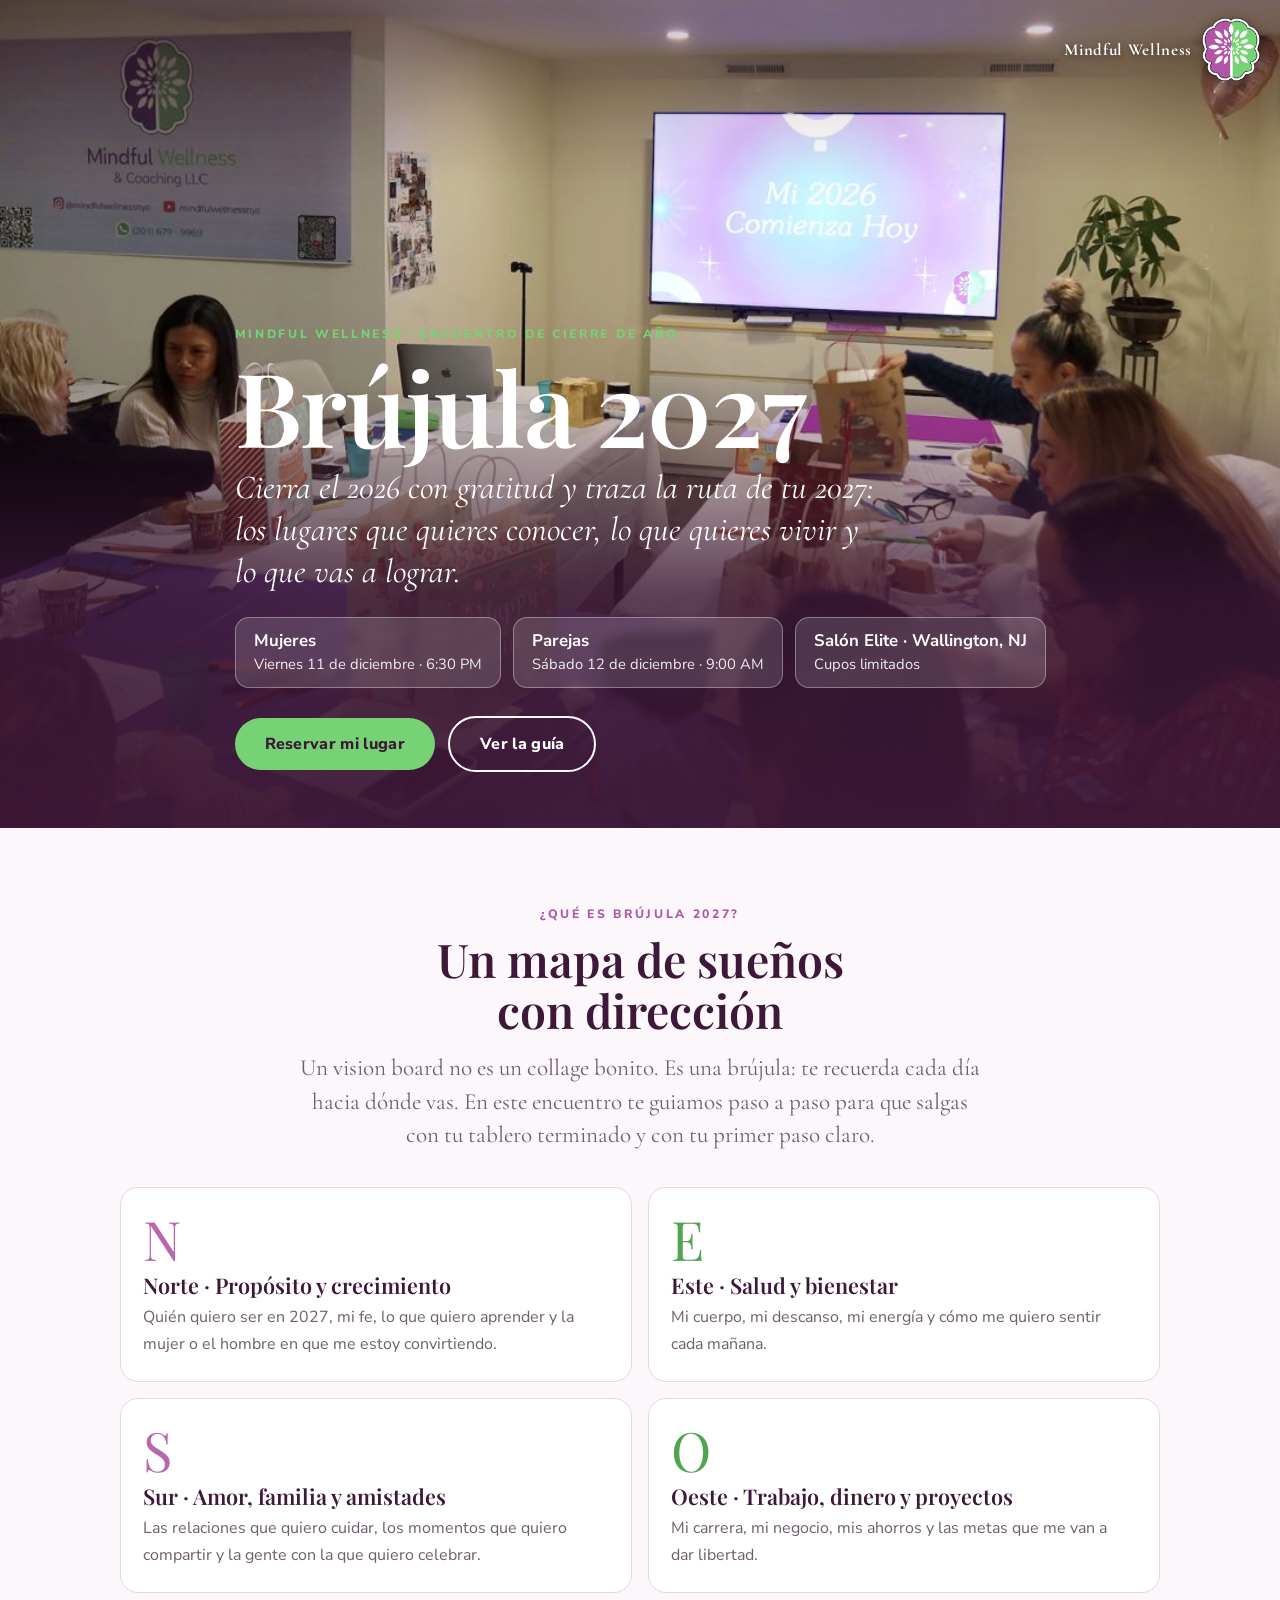
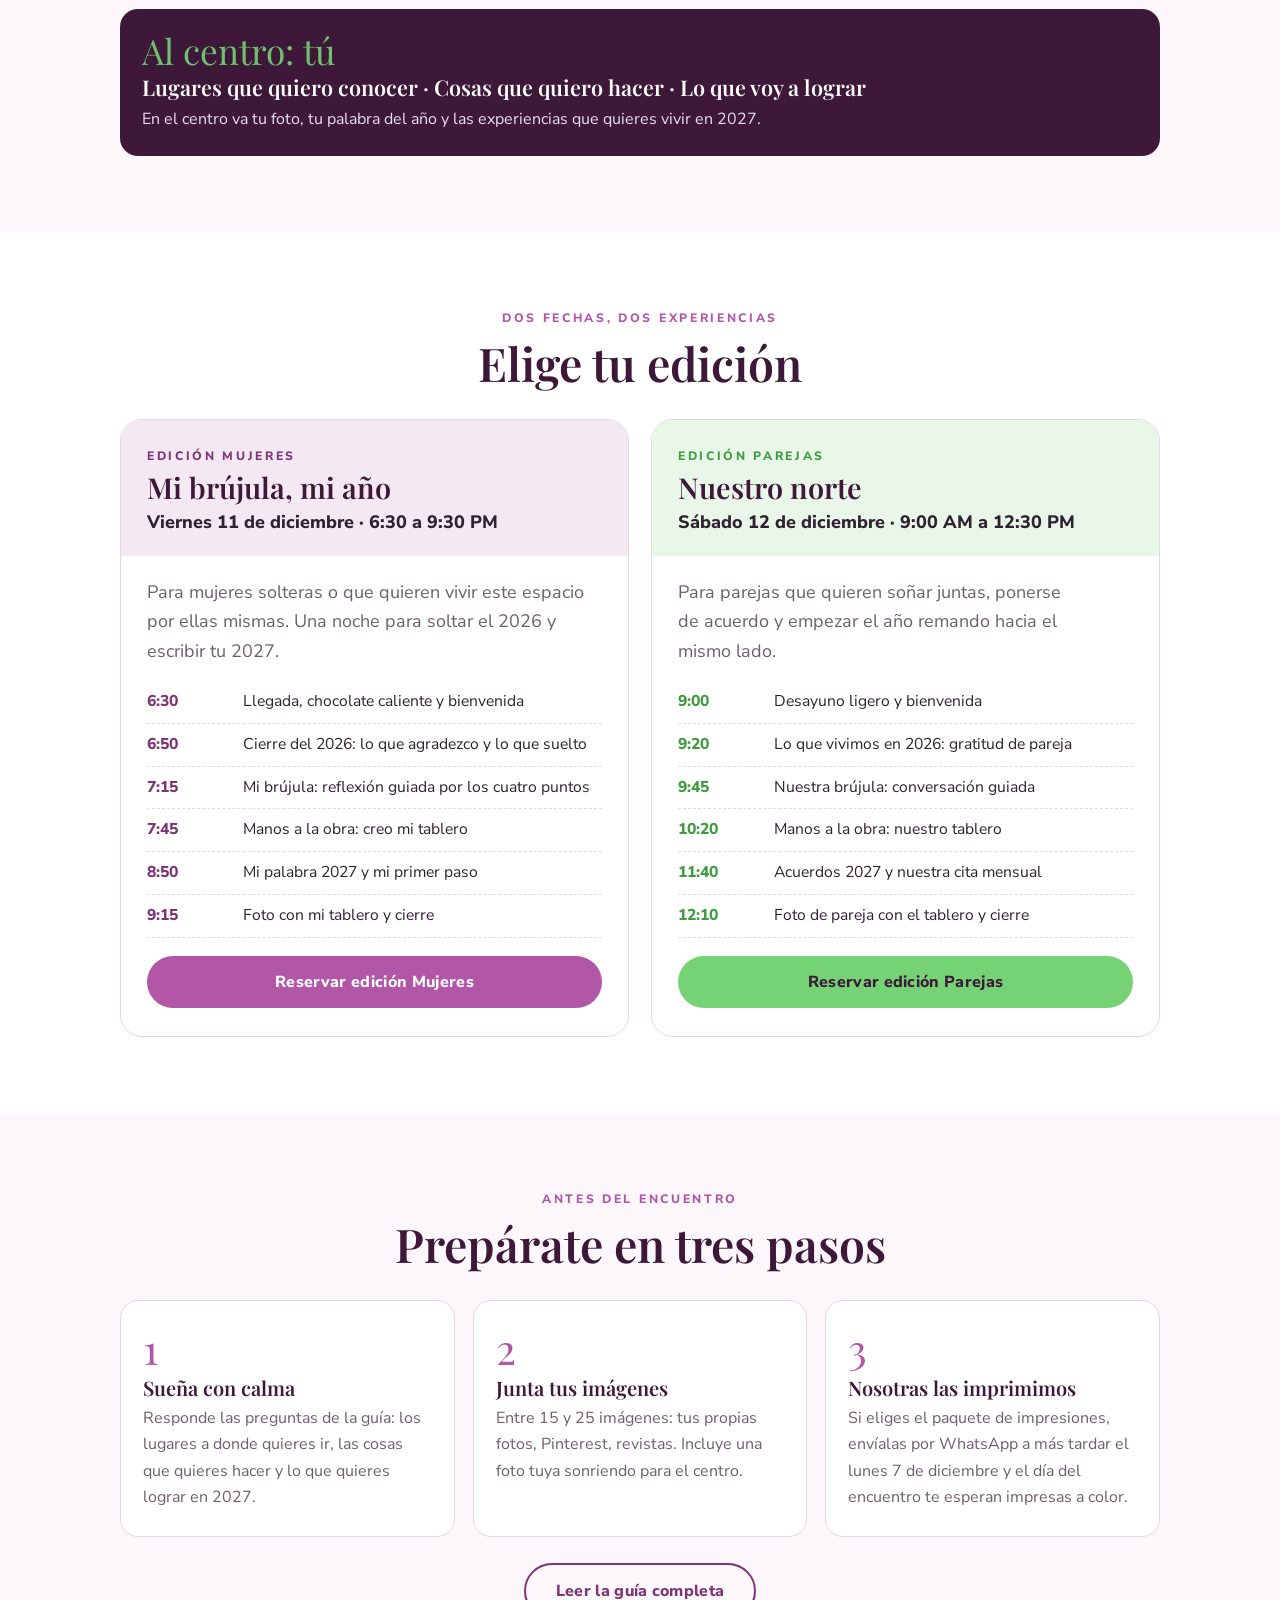
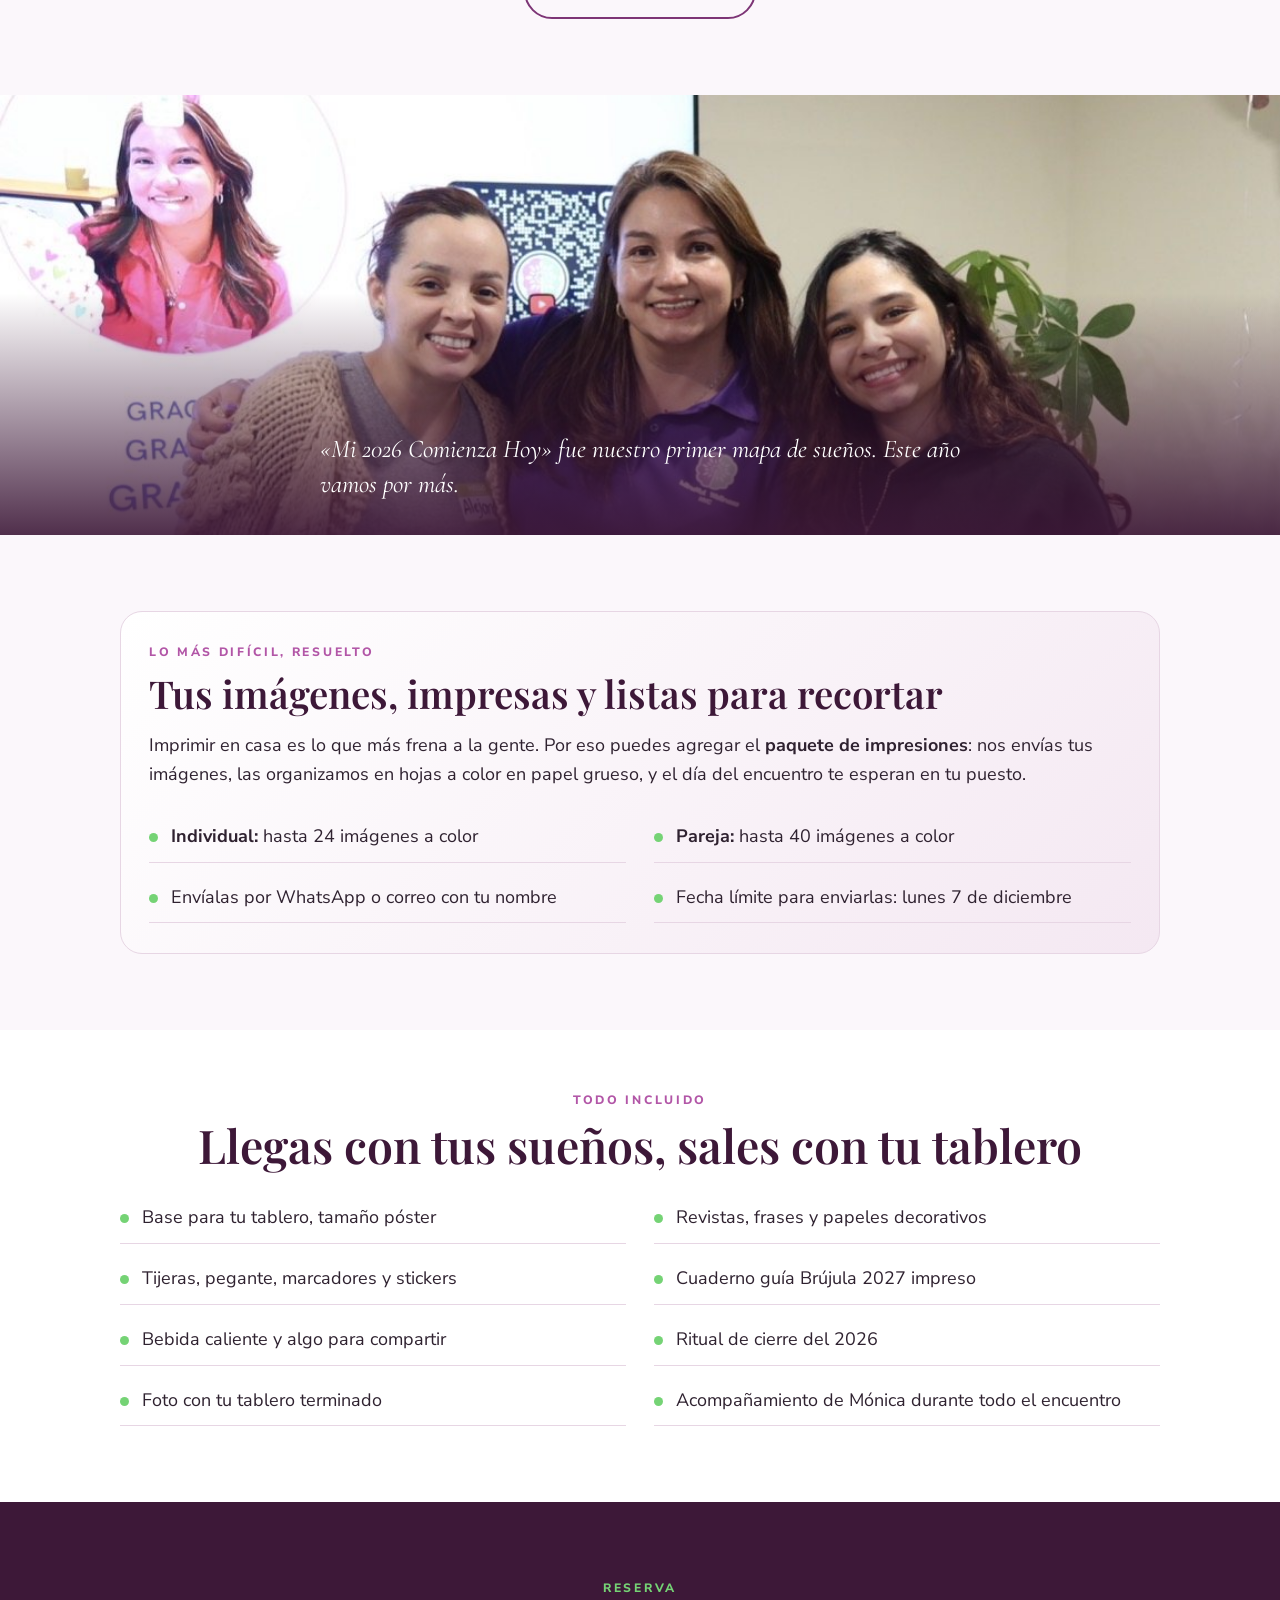
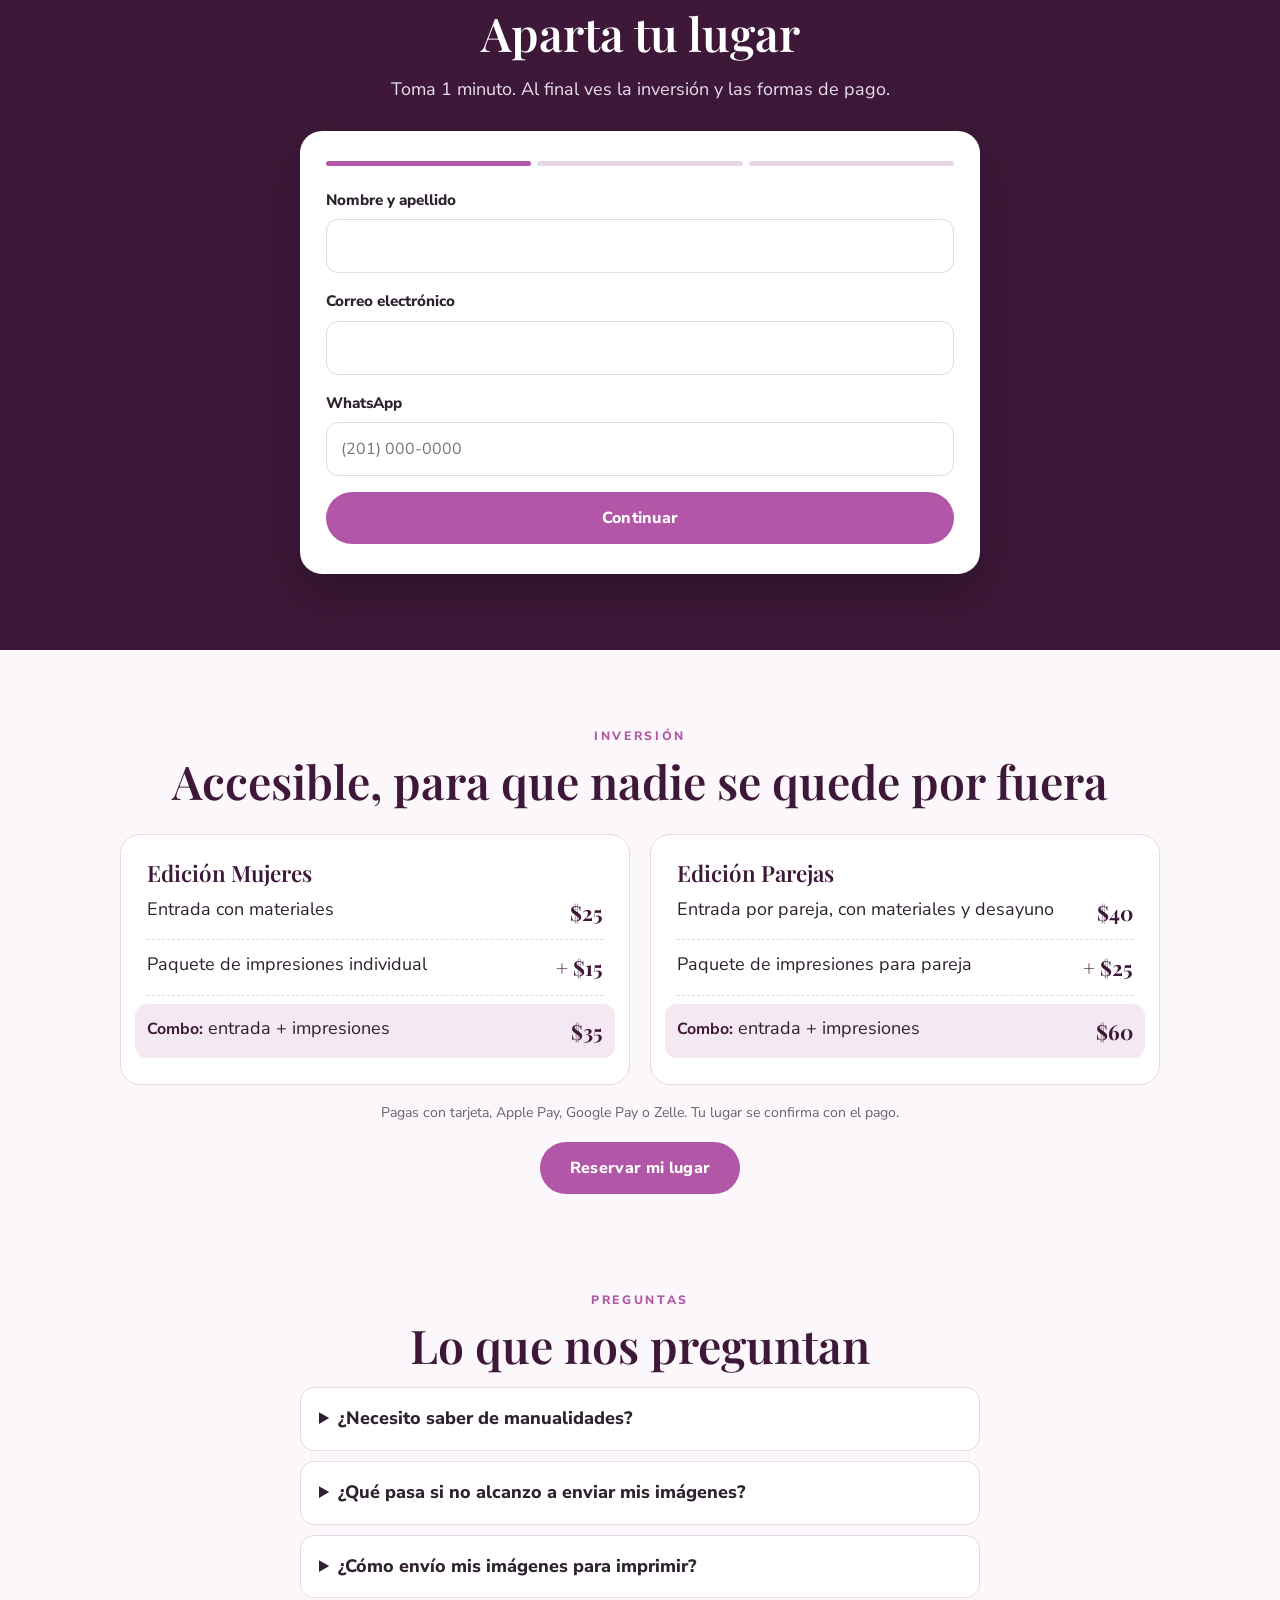
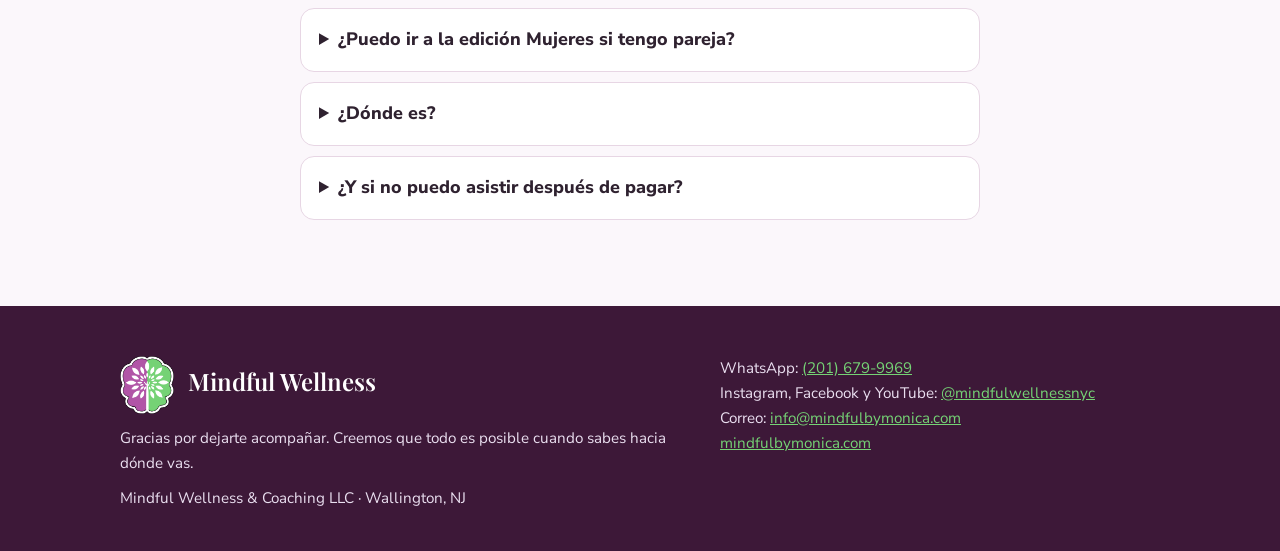
==== commit 5179954c: "Brújula 2027: lugar Salón Elite en página y flyer Co-Authored-By: Claude Opus 5.5 <noreply@anthropic" ====
--- a/brujula/index.html
+++ b/brujula/index.html
@@ -5,9 +5,9 @@
 <meta name="viewport" content="width=device-width, initial-scale=1.0">
 <meta name="theme-color" content="#3d1838">
 <title>Brújula 2027 · Crea tu mapa de sueños · Mindful Wellness</title>
-<meta name="description" content="Cierra el 2026 y traza tu ruta para el 2027. Encuentro para crear tu vision board: mujeres el viernes 11 de diciembre y parejas el sábado 12 de diciembre en Wallington, NJ.">
+<meta name="description" content="Cierra el 2026 y traza tu ruta para el 2027. Encuentro para crear tu vision board: mujeres el viernes 11 de diciembre y parejas el sábado 12 de diciembre en el Salón Elite, Wallington, NJ.">
 <meta property="og:title" content="Brújula 2027 · Crea tu mapa de sueños">
-<meta property="og:description" content="Mujeres: vie 11 dic, 6:30 PM · Parejas: sáb 12 dic, 9:00 AM · Wallington, NJ. Cupos limitados.">
+<meta property="og:description" content="Mujeres: vie 11 dic, 6:30 PM · Parejas: sáb 12 dic, 9:00 AM · Salón Elite, Wallington, NJ. Cupos limitados.">
 <meta property="og:image" content="https://www.mindfulbymonica.com/jardin-mentespoderosas/brujula/compartir.jpg">
 <meta property="og:image:width" content="1080">
 <meta property="og:image:height" content="1350">
@@ -31,7 +31,7 @@
     <div class="dates">
       <div class="date"><b>Mujeres</b><small>Viernes 11 de diciembre · 6:30 PM</small></div>
       <div class="date"><b>Parejas</b><small>Sábado 12 de diciembre · 9:00 AM</small></div>
-      <div class="date"><b>Wallington, NJ</b><small>Cupos limitados</small></div>
+      <div class="date"><b>Salón Elite · Wallington, NJ</b><small>Cupos limitados</small></div>
     </div>
     <a class="btn mint" href="#reservar">Reservar mi lugar</a>
     <a class="btn ghost" href="guia.html" style="margin-left:8px">Ver la guía</a>
@@ -219,7 +219,7 @@
     <details><summary>¿Qué pasa si no alcanzo a enviar mis imágenes?</summary><p>Igual puedes venir. Tendremos revistas y frases para que armes tu tablero ese día. Las impresiones de último minuto no las podemos garantizar.</p></details>
     <details><summary>¿Cómo envío mis imágenes para imprimir?</summary><p>Por WhatsApp al (201) 679-9969 o por correo a info@mindfulbymonica.com, con tu nombre y la edición. Fecha límite: lunes 7 de diciembre. Los detalles están en la guía.</p></details>
     <details><summary>¿Puedo ir a la edición Mujeres si tengo pareja?</summary><p>Claro. La edición Mujeres es para toda mujer que quiere vivir este espacio por ella misma.</p></details>
-    <details><summary>¿Dónde es?</summary><p>En Wallington, New Jersey. La dirección exacta te llega por WhatsApp cuando confirmas tu lugar.</p></details>
+    <details><summary>¿Dónde es?</summary><p>En el Salón Elite de Mujeres con Propósito, en Wallington, New Jersey. La dirección exacta te llega por WhatsApp cuando confirmas tu lugar.</p></details>
     <details><summary>¿Y si no puedo asistir después de pagar?</summary><p>Avísanos por WhatsApp antes del lunes 7 de diciembre y pasamos tu lugar a la otra fecha o a una persona que tú elijas.</p></details>
   </div>
 </section>
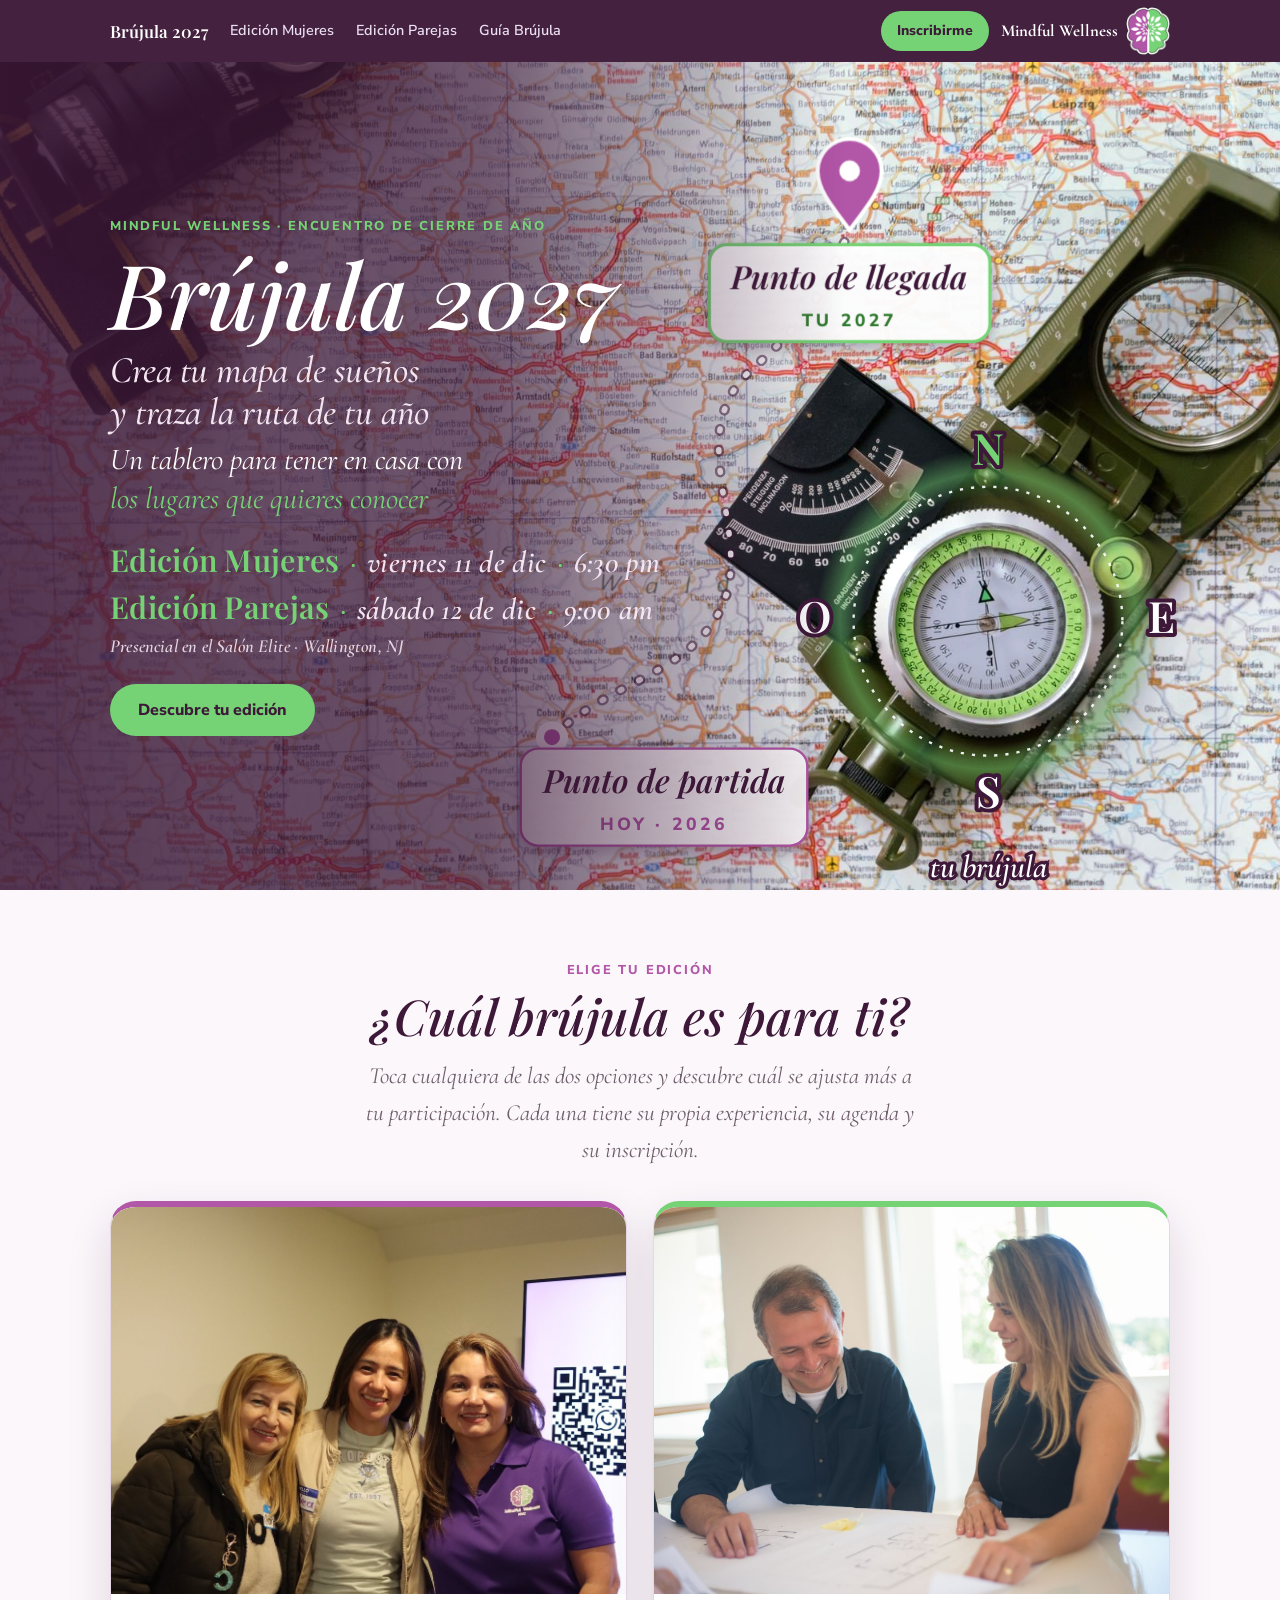
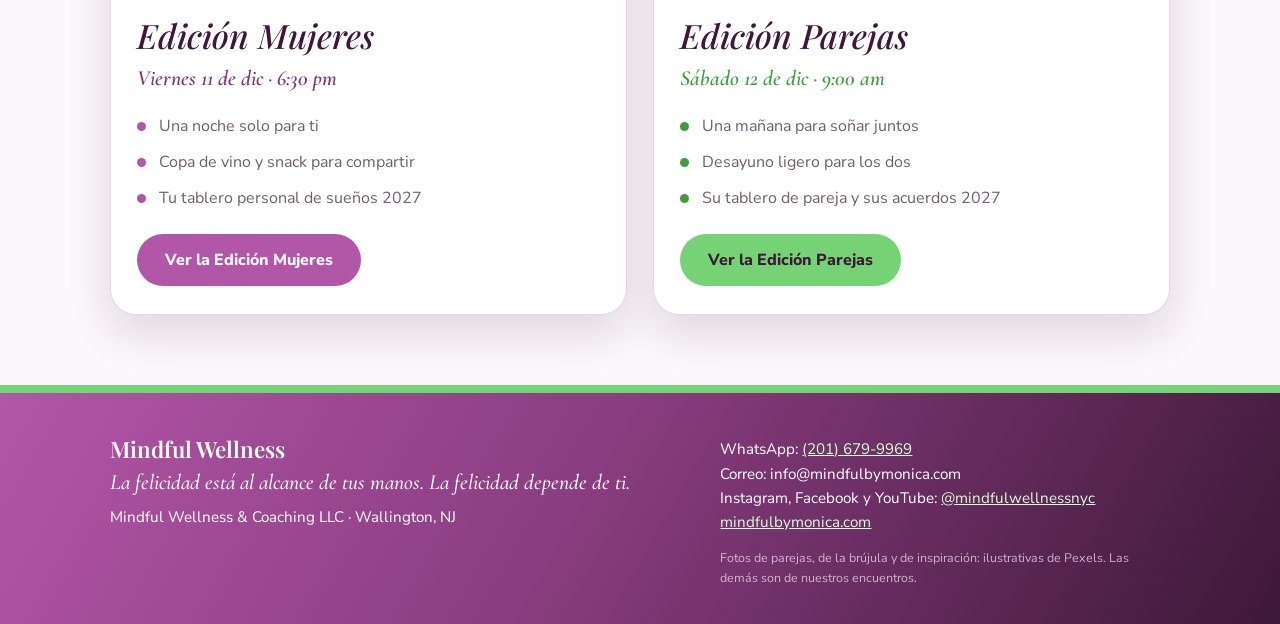
==== commit 7ad4ee10: "Create index.html" ====
--- a/brujula/index.html
+++ b/brujula/index.html
@@ -1,309 +1,7 @@
 <!DOCTYPE html>
-<html lang="es">
-<head>
-<meta charset="UTF-8">
-<meta name="viewport" content="width=device-width, initial-scale=1.0">
-<meta name="theme-color" content="#3d1838">
-<title>Brújula 2027 · Crea tu mapa de sueños · Mindful Wellness</title>
-<meta name="description" content="Cierra el 2026 y traza tu ruta para el 2027. Encuentro para crear tu vision board: mujeres el viernes 11 de diciembre y parejas el sábado 12 de diciembre en el Salón Elite, Wallington, NJ.">
-<meta property="og:title" content="Brújula 2027 · Crea tu mapa de sueños">
-<meta property="og:description" content="Mujeres: vie 11 dic, 6:30 PM · Parejas: sáb 12 dic, 9:00 AM · Salón Elite, Wallington, NJ. Cupos limitados.">
-<meta property="og:image" content="https://www.mindfulbymonica.com/jardin-mentespoderosas/brujula/compartir.jpg">
-<meta property="og:image:width" content="1080">
-<meta property="og:image:height" content="1350">
-<meta property="og:url" content="https://www.mindfulbymonica.com/jardin-mentespoderosas/brujula/">
-<meta property="og:type" content="website">
-<meta name="twitter:card" content="summary_large_image">
-<link rel="icon" href="logo-icono.png">
-<link rel="preconnect" href="https://fonts.googleapis.com">
-<link href="https://fonts.googleapis.com/css2?family=Cormorant+Garamond:ital,wght@0,500;0,600;0,700;1,500&family=Nunito+Sans:wght@400;600;800&family=Playfair+Display:wght@500;600;700&display=swap" rel="stylesheet">
-<link rel="stylesheet" href="estilo.css?v=1">
-</head>
-<body>
-
-<a class="brand" href="https://www.mindfulbymonica.com/" aria-label="Mindful Wellness"><span>Mindful Wellness</span><img src="logo-icono.png" alt="Mindful Wellness"></a>
-
-<header class="hero">
-  <div class="wrap">
-    <div class="eyebrow">Mindful Wellness · Encuentro de cierre de año</div>
-    <h1>Brújula 2027</h1>
-    <p class="tag">Cierra el 2026 con gratitud y traza la ruta de tu 2027: los lugares que quieres conocer, lo que quieres vivir y lo que vas a lograr.</p>
-    <div class="dates">
-      <div class="date"><b>Mujeres</b><small>Viernes 11 de diciembre · 6:30 PM</small></div>
-      <div class="date"><b>Parejas</b><small>Sábado 12 de diciembre · 9:00 AM</small></div>
-      <div class="date"><b>Salón Elite · Wallington, NJ</b><small>Cupos limitados</small></div>
-    </div>
-    <a class="btn mint" href="#reservar">Reservar mi lugar</a>
-    <a class="btn ghost" href="guia.html" style="margin-left:8px">Ver la guía</a>
-  </div>
-</header>
-
-<section>
-  <div class="narrow center">
-    <div class="eyebrow">¿Qué es Brújula 2027?</div>
-    <h2>Un mapa de sueños con dirección</h2>
-    <p class="lead">Un vision board no es un collage bonito. Es una brújula: te recuerda cada día hacia dónde vas. En este encuentro te guiamos paso a paso para que salgas con tu tablero terminado y con tu primer paso claro.</p>
-  </div>
-  <div class="wrap">
-    <div class="compass">
-      <div class="pt"><div class="l">N</div><h3>Norte · Propósito y crecimiento</h3><p>Quién quiero ser en 2027, mi fe, lo que quiero aprender y la mujer o el hombre en que me estoy convirtiendo.</p></div>
-      <div class="pt"><div class="l">E</div><h3>Este · Salud y bienestar</h3><p>Mi cuerpo, mi descanso, mi energía y cómo me quiero sentir cada mañana.</p></div>
-      <div class="pt"><div class="l">S</div><h3>Sur · Amor, familia y amistades</h3><p>Las relaciones que quiero cuidar, los momentos que quiero compartir y la gente con la que quiero celebrar.</p></div>
-      <div class="pt"><div class="l">O</div><h3>Oeste · Trabajo, dinero y proyectos</h3><p>Mi carrera, mi negocio, mis ahorros y las metas que me van a dar libertad.</p></div>
-      <div class="pt centro"><div class="l">Al centro: tú</div><h3>Lugares que quiero conocer · Cosas que quiero hacer · Lo que voy a lograr</h3><p>En el centro va tu foto, tu palabra del año y las experiencias que quieres vivir en 2027.</p></div>
-    </div>
-  </div>
-</section>
-
-<section style="background:#fff">
-  <div class="wrap">
-    <div class="center"><div class="eyebrow">Dos fechas, dos experiencias</div><h2>Elige tu edición</h2></div>
-    <div class="eds">
-      <article class="ed">
-        <header><div class="eyebrow">Edición Mujeres</div><h3>Mi brújula, mi año</h3><div class="when">Viernes 11 de diciembre · 6:30 a 9:30 PM</div></header>
-        <div class="body">
-          <p style="color:var(--muted);margin-bottom:8px">Para mujeres solteras o que quieren vivir este espacio por ellas mismas. Una noche para soltar el 2026 y escribir tu 2027.</p>
-          <ol>
-            <li><span>6:30</span>Llegada, chocolate caliente y bienvenida</li>
-            <li><span>6:50</span>Cierre del 2026: lo que agradezco y lo que suelto</li>
-            <li><span>7:15</span>Mi brújula: reflexión guiada por los cuatro puntos</li>
-            <li><span>7:45</span>Manos a la obra: creo mi tablero</li>
-            <li><span>8:50</span>Mi palabra 2027 y mi primer paso</li>
-            <li><span>9:15</span>Foto con mi tablero y cierre</li>
-          </ol>
-          <a class="btn block" href="#reservar" data-ed="mujeres">Reservar edición Mujeres</a>
-        </div>
-      </article>
-      <article class="ed parejas">
-        <header><div class="eyebrow">Edición Parejas</div><h3>Nuestro norte</h3><div class="when">Sábado 12 de diciembre · 9:00 AM a 12:30 PM</div></header>
-        <div class="body">
-          <p style="color:var(--muted);margin-bottom:8px">Para parejas que quieren soñar juntas, ponerse de acuerdo y empezar el año remando hacia el mismo lado.</p>
-          <ol>
-            <li><span>9:00</span>Desayuno ligero y bienvenida</li>
-            <li><span>9:20</span>Lo que vivimos en 2026: gratitud de pareja</li>
-            <li><span>9:45</span>Nuestra brújula: conversación guiada</li>
-            <li><span>10:20</span>Manos a la obra: nuestro tablero</li>
-            <li><span>11:40</span>Acuerdos 2027 y nuestra cita mensual</li>
-            <li><span>12:10</span>Foto de pareja con el tablero y cierre</li>
-          </ol>
-          <a class="btn block mint" href="#reservar" data-ed="parejas">Reservar edición Parejas</a>
-        </div>
-      </article>
-    </div>
-  </div>
-</section>
-
-<section>
-  <div class="wrap">
-    <div class="center"><div class="eyebrow">Antes del encuentro</div><h2>Prepárate en tres pasos</h2></div>
-    <div class="steps">
-      <div class="step"><h3>Sueña con calma</h3><p>Responde las preguntas de la guía: los lugares a donde quieres ir, las cosas que quieres hacer y lo que quieres lograr en 2027.</p></div>
-      <div class="step"><h3>Junta tus imágenes</h3><p>Entre 15 y 25 imágenes: tus propias fotos, Pinterest, revistas. Incluye una foto tuya sonriendo para el centro.</p></div>
-      <div class="step"><h3>Nosotras las imprimimos</h3><p>Si eliges el paquete de impresiones, envíalas por WhatsApp a más tardar el lunes 7 de diciembre y el día del encuentro te esperan impresas a color.</p></div>
-    </div>
-    <p class="center" style="margin-top:26px"><a class="btn ghost" href="guia.html">Leer la guía completa</a></p>
-  </div>
-</section>
-
-<div class="photo-band">
-  <div class="wrap"><p>«Mi 2026 Comienza Hoy» fue nuestro primer mapa de sueños. Este año vamos por más.</p></div>
-</div>
-
-<section>
-  <div class="wrap">
-    <div class="box print">
-      <div class="eyebrow">Lo más difícil, resuelto</div>
-      <h2 style="font-size:clamp(1.8rem,4vw,2.4rem)">Tus imágenes, impresas y listas para recortar</h2>
-      <p>Imprimir en casa es lo que más frena a la gente. Por eso puedes agregar el <b>paquete de impresiones</b>: nos envías tus imágenes, las organizamos en hojas a color en papel grueso, y el día del encuentro te esperan en tu puesto.</p>
-      <ul class="incl">
-        <li><b>Individual:</b> hasta 24 imágenes a color</li>
-        <li><b>Pareja:</b> hasta 40 imágenes a color</li>
-        <li>Envíalas por WhatsApp o correo con tu nombre</li>
-        <li>Fecha límite para enviarlas: lunes 7 de diciembre</li>
-      </ul>
-    </div>
-  </div>
-</section>
-
-<section style="background:#fff;padding-top:60px">
-  <div class="wrap">
-    <div class="center"><div class="eyebrow">Todo incluido</div><h2>Llegas con tus sueños, sales con tu tablero</h2></div>
-    <ul class="incl">
-      <li>Base para tu tablero, tamaño póster</li>
-      <li>Revistas, frases y papeles decorativos</li>
-      <li>Tijeras, pegante, marcadores y stickers</li>
-      <li>Cuaderno guía Brújula 2027 impreso</li>
-      <li>Bebida caliente y algo para compartir</li>
-      <li>Ritual de cierre del 2026</li>
-      <li>Foto con tu tablero terminado</li>
-      <li>Acompañamiento de Mónica durante todo el encuentro</li>
-    </ul>
-  </div>
-</section>
-
-<section id="reservar">
-  <div class="narrow">
-    <div class="center"><div class="eyebrow">Reserva</div><h2>Aparta tu lugar</h2><p style="color:#eadff0">Toma 1 minuto. Al final ves la inversión y las formas de pago.</p></div>
-    <div class="form" id="form">
-      <div class="bar"><i class="on"></i><i></i><i></i></div>
-
-      <div data-step="1">
-        <div class="f"><label for="nombre">Nombre y apellido</label><input type="text" id="nombre" autocomplete="name"><div class="err">Escribe tu nombre.</div></div>
-        <div class="f"><label for="email">Correo electrónico</label><input type="email" id="email" autocomplete="email"><div class="err">Revisa tu correo.</div></div>
-        <div class="f"><label for="whatsapp">WhatsApp</label><input type="tel" id="whatsapp" autocomplete="tel" placeholder="(201) 000-0000"><div class="err">Escribe tu WhatsApp.</div></div>
-        <button class="btn block" type="button" data-next="1">Continuar</button>
-      </div>
-
-      <div data-step="2" hidden>
-        <div class="f"><div class="lb">¿A qué edición vienes?</div>
-          <div class="choices">
-            <label class="choice"><input type="radio" name="edicion" value="mujeres"><span>Edición Mujeres<small>Viernes 11 de diciembre · 6:30 a 9:30 PM</small></span></label>
-            <label class="choice"><input type="radio" name="edicion" value="parejas"><span>Edición Parejas<small>Sábado 12 de diciembre · 9:00 AM a 12:30 PM</small></span></label>
-          </div><div class="err">Elige una edición.</div></div>
-        <div class="f" id="f-pareja" hidden><label for="pareja">Nombre de tu pareja</label><input type="text" id="pareja"><div class="err">Escribe el nombre de tu pareja.</div></div>
-        <div class="f"><div class="lb">¿Quieres el paquete de impresiones?</div>
-          <div class="choices">
-            <label class="choice"><input type="radio" name="impresiones" value="Sí"><span>Sí, imprímanmelas<small>Envío mis imágenes por WhatsApp antes del lunes 7 de diciembre</small></span></label>
-            <label class="choice"><input type="radio" name="impresiones" value="No"><span>No, traigo mis imágenes impresas</span></label>
-          </div><div class="err">Elige una opción.</div></div>
-        <div class="f"><label for="alergias">¿Alguna alergia o restricción alimentaria? <span class="opt">(opcional)</span></label><input type="text" id="alergias"></div>
-        <div class="f"><label for="como">¿Cómo te enteraste? <span class="opt">(opcional)</span></label>
-          <select id="como"><option value="">Elige una opción</option><option>Instagram</option><option>Facebook</option><option>WhatsApp</option><option>Una amiga o familiar</option><option>Fui a otro encuentro de Mindful Wellness</option><option>Otro</option></select></div>
-        <label class="choice" style="margin-bottom:16px"><input type="checkbox" id="fotos" checked><span>Autorizo que me tomen fotos y videos durante el encuentro para las redes de Mindful Wellness<small>Si prefieres no salir, desmárcalo y lo respetamos.</small></span></label>
-        <button class="btn block" type="button" data-next="2">Ver mi inversión</button>
-        <p class="fine center" style="margin-top:10px"><a href="#" data-back="1">Volver</a></p>
-      </div>
-
-      <div data-step="3" hidden>
-        <h3 style="font-size:1.6rem">¡Ya casi, <span id="pnombre"></span>!</h3>
-        <p class="fine">Guardamos tu reserva. Tu lugar queda confirmado cuando recibimos tu pago.</p>
-        <div class="sum">
-          <div id="sdetalle"></div>
-          <div class="tot" id="stotal"></div>
-        </div>
-        <div class="pay">
-          <a class="btn block" id="pstripe" href="#" target="_blank" rel="noopener" hidden>Pagar con tarjeta, Apple Pay o Google Pay</a>
-          <div class="zelle"><img src="zelle-qr.jpg" alt="Código QR de Zelle de Mindful Wellness"><div><b>Pagar por Zelle</b><br>(201) 679-9969<br><span class="fine">Mindful Wellness &amp; Coaching LLC. En la nota escribe «Brújula» y tu nombre.</span></div></div>
-          <a class="btn block mint" id="pwa" href="#" target="_blank" rel="noopener">Enviar mi comprobante por WhatsApp</a>
-        </div>
-        <p class="fine" style="margin-top:14px">Te llegará un correo con la confirmación. La dirección exacta y la guía te llegan por WhatsApp.</p>
-      </div>
-    </div>
-  </div>
-</section>
-
-<section id="inversion">
-  <div class="wrap">
-    <div class="center"><div class="eyebrow">Inversión</div><h2>Accesible, para que nadie se quede por fuera</h2></div>
-    <div class="prices">
-      <div class="price"><h3>Edición Mujeres</h3>
-        <div class="row"><span>Entrada con materiales</span><b>$25</b></div>
-        <div class="row"><span>Paquete de impresiones individual</span><b>+ $15</b></div>
-        <div class="row best"><span><b style="font-family:inherit;font-size:1rem">Combo:</b> entrada + impresiones</span><b>$35</b></div>
-      </div>
-      <div class="price"><h3>Edición Parejas</h3>
-        <div class="row"><span>Entrada por pareja, con materiales y desayuno</span><b>$40</b></div>
-        <div class="row"><span>Paquete de impresiones para pareja</span><b>+ $25</b></div>
-        <div class="row best"><span><b style="font-family:inherit;font-size:1rem">Combo:</b> entrada + impresiones</span><b>$60</b></div>
-      </div>
-    </div>
-    <p class="center fine" style="margin-top:16px">Pagas con tarjeta, Apple Pay, Google Pay o Zelle. Tu lugar se confirma con el pago.</p>
-    <p class="center" style="margin-top:18px"><a class="btn" href="#reservar">Reservar mi lugar</a></p>
-  </div>
-</section>
-
-<section style="padding-top:20px">
-  <div class="narrow">
-    <div class="center"><div class="eyebrow">Preguntas</div><h2>Lo que nos preguntan</h2></div>
-    <details><summary>¿Necesito saber de manualidades?</summary><p>No. Te guiamos paso a paso y todos los materiales están listos en tu puesto.</p></details>
-    <details><summary>¿Qué pasa si no alcanzo a enviar mis imágenes?</summary><p>Igual puedes venir. Tendremos revistas y frases para que armes tu tablero ese día. Las impresiones de último minuto no las podemos garantizar.</p></details>
-    <details><summary>¿Cómo envío mis imágenes para imprimir?</summary><p>Por WhatsApp al (201) 679-9969 o por correo a info@mindfulbymonica.com, con tu nombre y la edición. Fecha límite: lunes 7 de diciembre. Los detalles están en la guía.</p></details>
-    <details><summary>¿Puedo ir a la edición Mujeres si tengo pareja?</summary><p>Claro. La edición Mujeres es para toda mujer que quiere vivir este espacio por ella misma.</p></details>
-    <details><summary>¿Dónde es?</summary><p>En el Salón Elite de Mujeres con Propósito, en Wallington, New Jersey. La dirección exacta te llega por WhatsApp cuando confirmas tu lugar.</p></details>
-    <details><summary>¿Y si no puedo asistir después de pagar?</summary><p>Avísanos por WhatsApp antes del lunes 7 de diciembre y pasamos tu lugar a la otra fecha o a una persona que tú elijas.</p></details>
-  </div>
-</section>
-
-<footer>
-  <div class="wrap foot">
-    <div>
-      <div class="mark"><img src="logo-icono.png" alt=""><h3>Mindful Wellness</h3></div>
-      <p>Gracias por dejarte acompañar. Creemos que todo es posible cuando sabes hacia dónde vas.</p>
-      <p style="margin-top:10px">Mindful Wellness &amp; Coaching LLC · Wallington, NJ</p>
-    </div>
-    <div>
-      <p>WhatsApp: <a href="https://wa.me/12016799969" target="_blank" rel="noopener">(201) 679-9969</a></p>
-      <p>Instagram, Facebook y YouTube: <a href="https://www.instagram.com/mindfulwellnessnyc/" target="_blank" rel="noopener">@mindfulwellnessnyc</a></p>
-      <p>Correo: <a href="mailto:info@mindfulbymonica.com">info@mindfulbymonica.com</a></p>
-      <p><a href="https://www.mindfulbymonica.com/">mindfulbymonica.com</a></p>
-    </div>
-  </div>
-</footer>
-
-<script>
-/* ===== Brújula 2027 · registro =====
-   Las respuestas van a la hoja "Solicitudes Mindful Wellness (web)" (pestañas Todas y brujula-2027)
-   y llegan por correo a Mónica. Los enlaces de Stripe se pegan aquí cuando Mónica los apruebe. */
-var BR = {
-  ENDPOINT: "https://script.google.com/macros/s/AKfycbz141S5kd1EB4TkI7P4qvKiPAe9HOtjvEEaZGB6x2QLbV8DkBKsr475rgEBuXXHPBz-HQ/exec",
-  WA: "12016799969",
-  PRECIOS: { mujeres: {entrada:25, combo:35}, parejas: {entrada:40, combo:60} },
-  STRIPE: { mujeres_entrada:"", mujeres_combo:"", parejas_entrada:"", parejas_combo:"" },
-  NOMBRE: { mujeres:"Edición Mujeres · viernes 11 de diciembre, 6:30 PM", parejas:"Edición Parejas · sábado 12 de diciembre, 9:00 AM" }
-};
-(function(){
-  var $=function(s,r){return (r||document).querySelector(s)}, $$=function(s,r){return [].slice.call((r||document).querySelectorAll(s))};
-  var form=$('#form'), bars=$$('.bar i',form), data={};
-  var lead='BR-'+Date.now().toString(36).toUpperCase()+'-'+Math.random().toString(36).slice(2,5).toUpperCase();
-  function send(p){
-    if(!BR.ENDPOINT) return;
-    var b=new URLSearchParams(); Object.keys(p).forEach(function(k){ if(p[k]!=null) b.append(k,p[k]); });
-    fetch(BR.ENDPOINT,{method:'POST',mode:'no-cors',body:b,keepalive:true}).catch(function(){});
-  }
-  function base(){ return {lead_id:lead, formulario:'brujula-2027', programa:'Brújula 2027', idioma_web:'ES', pagina:location.href.split('#')[0], origen:(new URLSearchParams(location.search)).get('utm_source')||''}; }
-  function show(n){ $$('[data-step]',form).forEach(function(s){ s.hidden = s.dataset.step!=n; }); bars.forEach(function(b,i){ b.classList.toggle('on', i<n); }); form.scrollIntoView({behavior:'smooth',block:'start'}); }
-  function bad(id,cond){ var w=$(id).closest('.f'); w.classList.toggle('bad',cond); return cond; }
-  function radio(n){ var x=$('input[name='+n+']:checked'); return x?x.value:''; }
-
-  $$('[data-ed]').forEach(function(a){ a.addEventListener('click',function(){ var r=$('input[name=edicion][value='+a.dataset.ed+']'); if(r){ r.checked=true; toggleP(); } }); });
-  function toggleP(){ $('#f-pareja').hidden = radio('edicion')!=='parejas'; }
-  $$('input[name=edicion]').forEach(function(r){ r.addEventListener('change',toggleP); });
-
-  $('[data-next="1"]').addEventListener('click',function(){
-    var n=$('#nombre').value.trim(), e=$('#email').value.trim(), w=$('#whatsapp').value.trim();
-    var x = bad('#nombre',!n) | bad('#email',!/^[^@\s]+@[^@\s]+\.[^@\s]+$/.test(e)) | bad('#whatsapp',w.replace(/\D/g,'').length<10);
-    if(x) return;
-    data={nombre:n,email:e,whatsapp:w};
-    send(Object.assign({estado:'contacto'},base(),data));
-    show(2);
-  });
-  $('[data-back="1"]').addEventListener('click',function(ev){ ev.preventDefault(); show(1); });
-
-  $('[data-next="2"]').addEventListener('click',function(){
-    var ed=radio('edicion'), imp=radio('impresiones');
-    var x = bad('input[name=edicion]',!ed) | bad('input[name=impresiones]',!imp);
-    if(ed==='parejas') x |= bad('#pareja',!$('#pareja').value.trim());
-    if(x) return;
-    var combo = imp==='Sí', total = BR.PRECIOS[ed][combo?'combo':'entrada'];
-    Object.assign(data,{
-      edicion: ed==='mujeres'?'Mujeres (vie 11 dic)':'Parejas (sáb 12 dic)',
-      programa: 'Brújula 2027 · '+(ed==='mujeres'?'Mujeres':'Parejas'),
-      pareja: ed==='parejas'?$('#pareja').value.trim():'',
-      impresiones: imp, total: '$'+total,
-      alergias: $('#alergias').value.trim(), como_supo: $('#como').value,
-      fotos: $('#fotos').checked?'Sí':'No', pago:'Pendiente'
-    });
-    send(Object.assign({},base(),data,{estado:'completo'}));
-    $('#pnombre').textContent = data.nombre.split(' ')[0];
-    $('#sdetalle').innerHTML = BR.NOMBRE[ed] + '<br>' + (combo?'Entrada + paquete de impresiones':'Entrada con materiales') + (data.pareja?'<br>Con '+data.pareja.replace(/[<>&]/g,''):'');
-    $('#stotal').textContent = 'Total: $'+total;
-    var st = BR.STRIPE[ed+'_'+(combo?'combo':'entrada')], ps=$('#pstripe');
-    if(st){ var u=new URL(st); u.searchParams.set('prefilled_email',data.email); u.searchParams.set('client_reference_id',lead); ps.href=u.toString(); ps.hidden=false; } else ps.hidden=true;
-    var msg='¡Hola Mónica! Reservé mi lugar en Brújula 2027.\n• '+BR.NOMBRE[ed]+'\n• '+(combo?'Con paquete de impresiones':'Sin impresiones')+'\n• Total: $'+total+'\n• Nombre: '+data.nombre+(data.pareja?' y '+data.pareja:'')+'\nTe envío mi comprobante de pago.';
-    $('#pwa').href='https://wa.me/'+BR.WA+'?text='+encodeURIComponent(msg);
-    show(3);
-  });
-})();
-</script>
-</body>
-</html>
+<html lang="es"><head><meta charset="utf-8"><meta name="viewport" content="width=device-width,initial-scale=1">
+<title>Brújula 2027 · Mindful Wellness</title>
+<meta name="description" content="Brújula 2027: crea tu mapa de sueños. Edición Mujeres (11 dic) y Edición Parejas (12 dic) en el Salón Elite, Wallington, NJ.">
+<script>location.replace('brujula-2027-web/brujula/'+location.hash)</script>
+<meta http-equiv="refresh" content="0;url=brujula-2027-web/brujula/">
+</head><body><p><a href="brujula-2027-web/brujula/">Abrir Brújula 2027</a></p></body></html>
